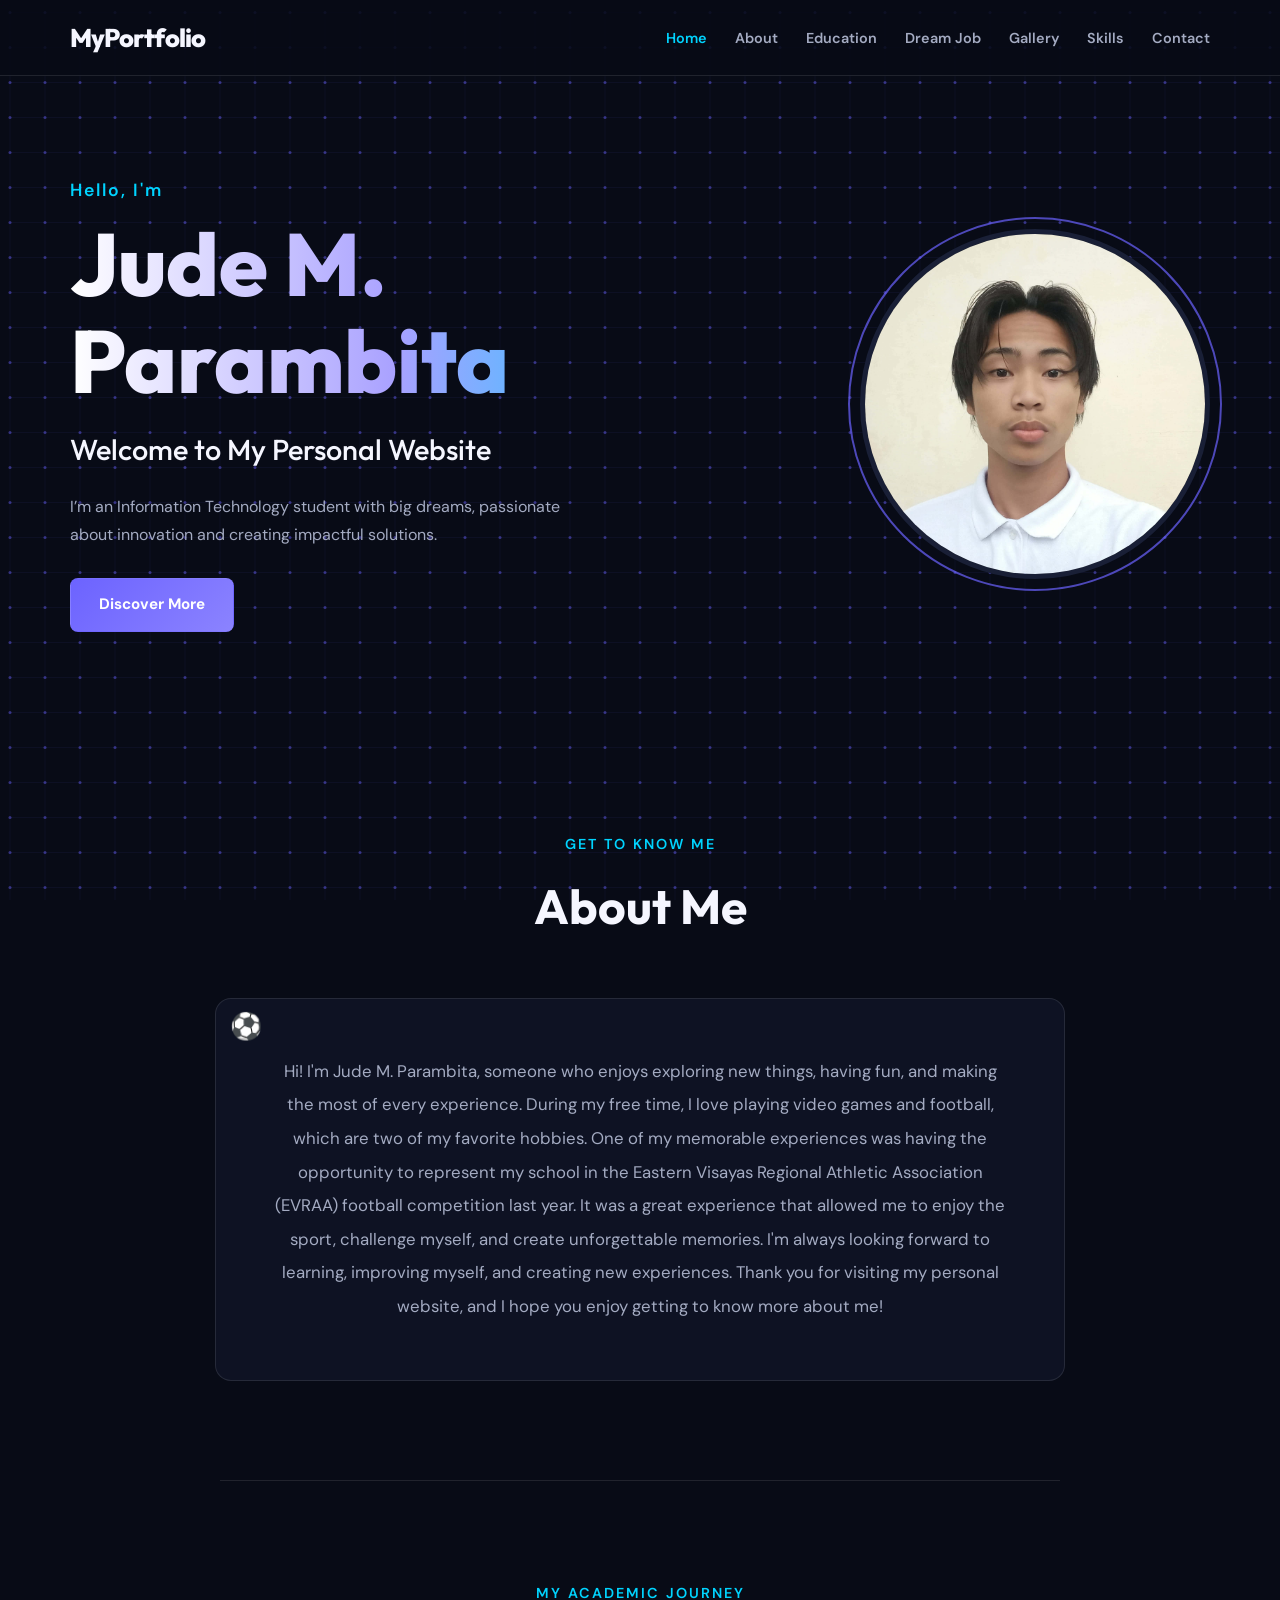
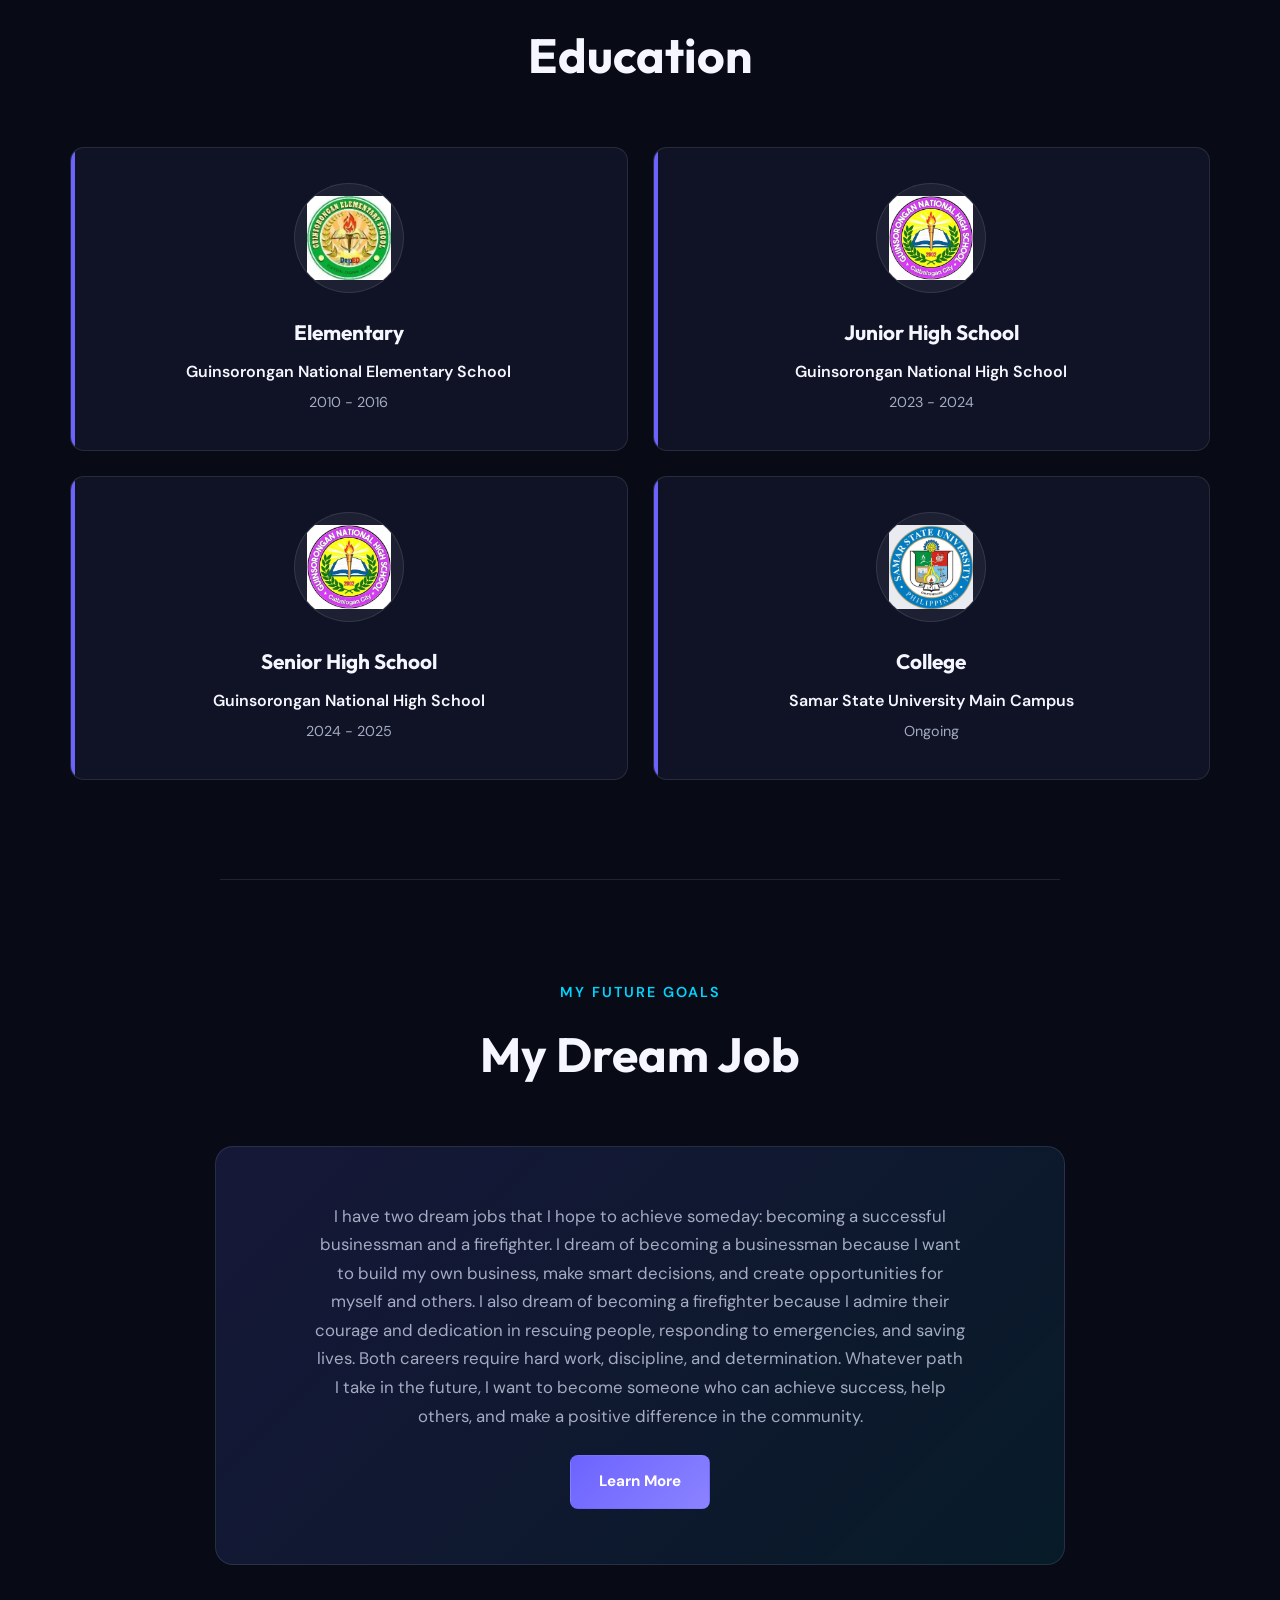
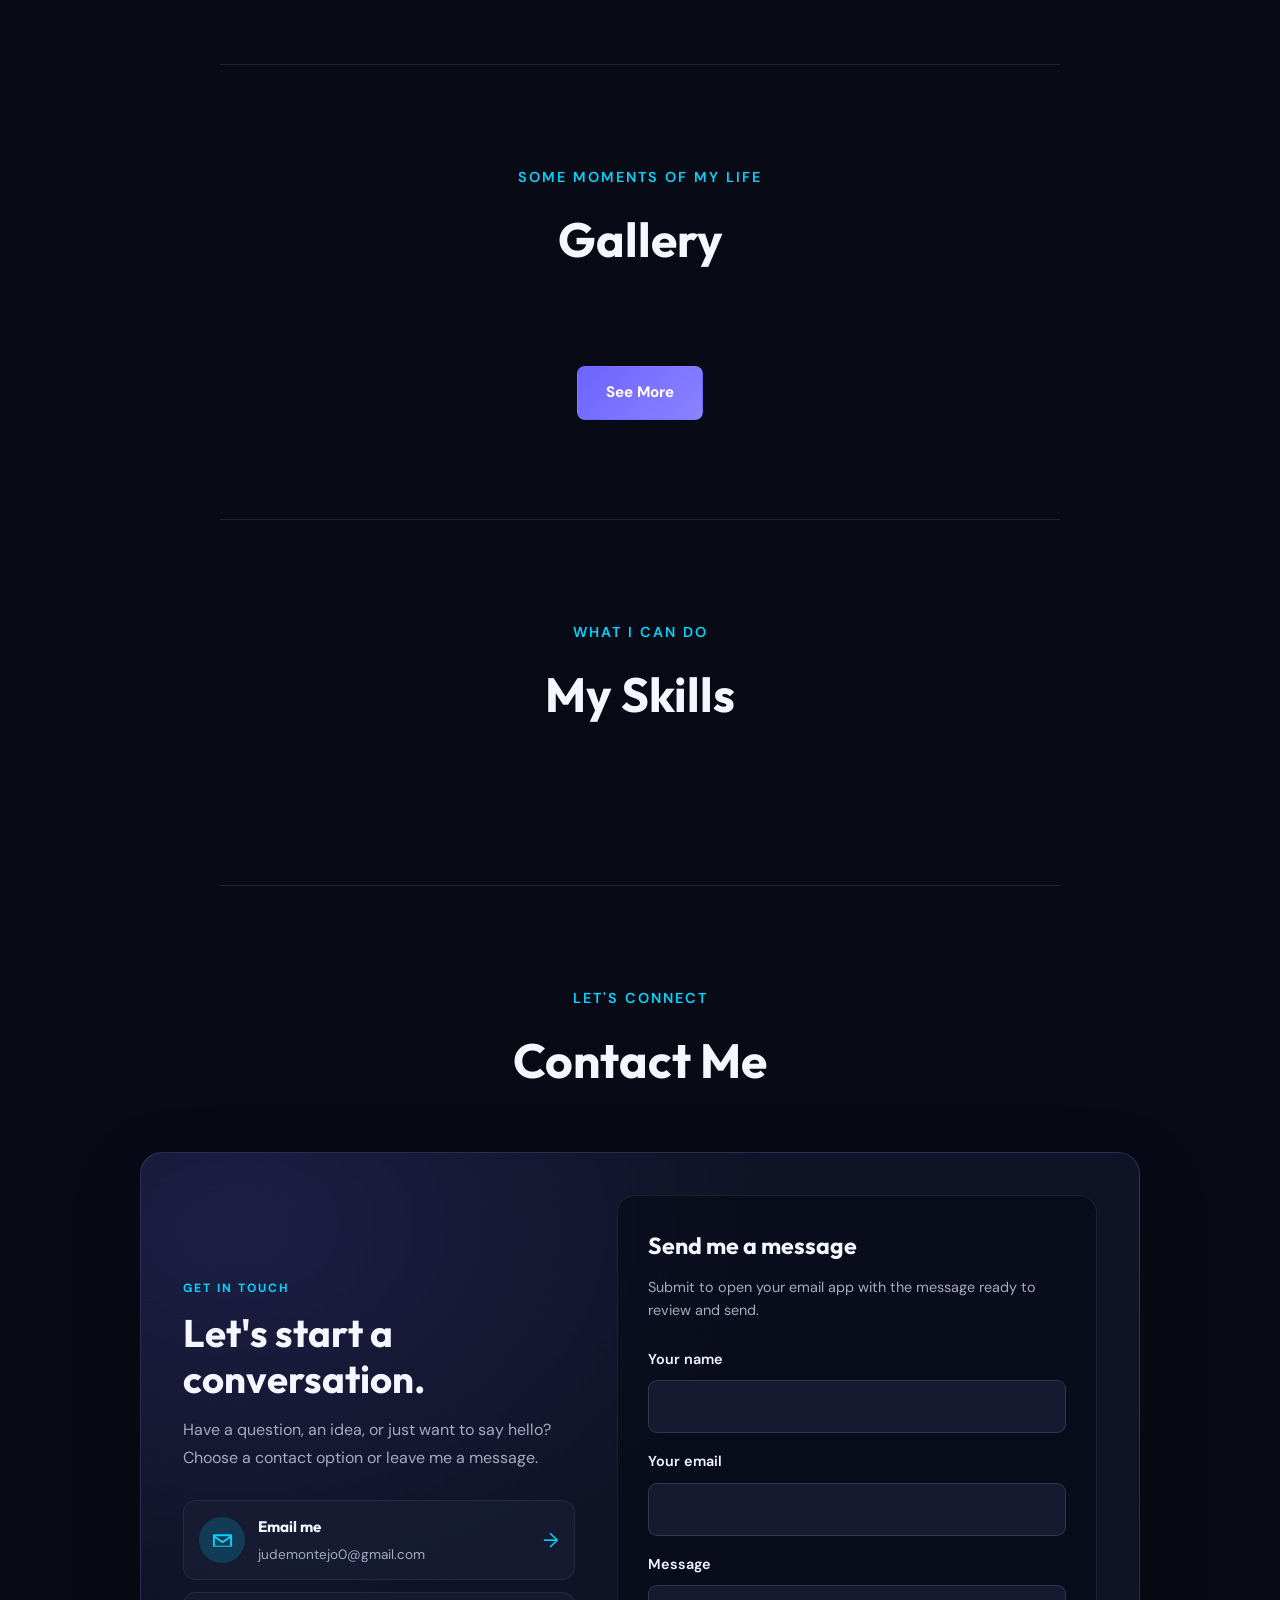
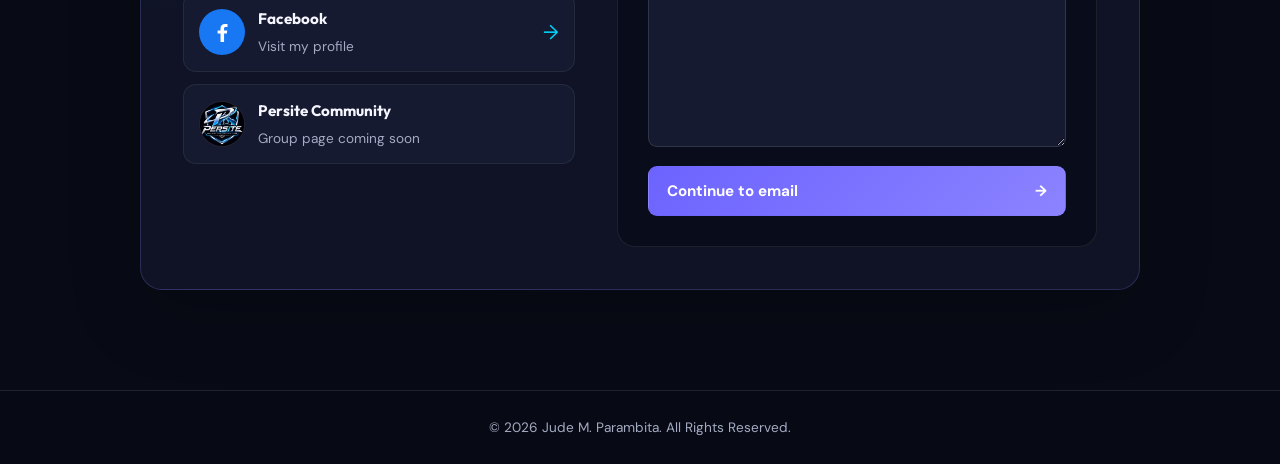
==== index.html @ 6985c6c2 "Save personal website Co-authored-by: Copilot <223556219+Copilot@users.noreply.github.com>" ====
<!DOCTYPE html>
<html lang="en">

<head>
    <meta charset="UTF-8">
    <meta name="viewport" content="width=device-width, initial-scale=1.0">

    <meta name="description" content="Personal website and portfolio.">
    <meta name="author" content="Your Name">

    <title>My Personal Website</title>

    <!-- Website Stylesheets -->
    <link rel="stylesheet" href="assets/css/style.css">
    <link rel="stylesheet" href="assets/css/responsive.css">
    <link rel="stylesheet" href="assets/css/home.css">
</head>

<body>

    <!-- Interactive Background -->
    <canvas id="particles-canvas"></canvas>

    <!-- Navigation Bar -->
    <header class="header">
        <nav class="navbar">

            <a href="#home" class="logo">
                MyPortfolio
            </a>

            <button class="menu-toggle" id="menu-toggle"
                aria-label="Toggle navigation"
                aria-expanded="false">
                ☰
            </button>

            <ul class="nav-links" id="nav-links">
                <li><a href="#home">Home</a></li>
                <li><a href="#about">About</a></li>
                <li><a href="#education">Education</a></li>
                <li><a href="pages/dream-job.html">Dream Job</a></li>
                <li><a href="pages/gallery.html">Gallery</a></li>
                <li><a href="#skills">Skills</a></li>
                <li><a href="#contact">Contact</a></li>
            </ul>

        </nav>
    </header>

    <!-- Main Content -->
    <main>

        <!-- 1. Introduction Section -->
        <section id="home" class="hero section">

            <div class="hero-content reveal">
                <p class="hero-greeting">Hello, I'm</p>

                <h1>Jude M. Parambita</h1>

                <h2>Welcome to My Personal Website</h2>

                <p class="hero-description">
                    I’m an Information Technology student with big dreams, passionate about innovation and creating impactful solutions.
                </p>

                <a href="#about" class="btn">
                    Discover More
                </a>
            </div>

            <div class="hero-image reveal">
                <img src="assets/images/profile/profile.jpeg"
                    alt="Profile picture">
            </div>

        </section>

        <!-- 2. About Me Section -->
        <section id="about" class="about section">

            <div class="section-heading reveal">
                <p>Get to Know Me</p>
                <h2>About Me</h2>
            </div>

            <div class="about-content reveal">
                <span class="about-football" aria-hidden="true">⚽</span>
                <p>
                    Hi! I'm Jude M. Parambita, someone who enjoys exploring new things, having fun, and making the most of every experience. During my free time, I love playing video games and football, which are two of my favorite hobbies.

One of my memorable experiences was having the opportunity to represent my school in the Eastern Visayas Regional Athletic Association (EVRAA) football competition last year. It was a great experience that allowed me to enjoy the sport, challenge myself, and create unforgettable memories.

I'm always looking forward to learning, improving myself, and creating new experiences. Thank you for visiting my personal website, and I hope you enjoy getting to know more about me!
                </p>
            </div>

        </section>


        <!-- 3. Education Section -->
        <section id="education" class="education section">

            <div class="section-heading reveal">
                <p>My Academic Journey</p>
                <h2>Education</h2>
            </div>

            <div class="education-content">

                <!-- Elementary -->
                <div class="education-card reveal">
                    <div class="education-logo">
                        <img
                            src="assets/images/education/elementary.jpg"
                            alt="Elementary school logo"
                            loading="lazy">
                    </div>

                    <h3>Elementary</h3>
                    <p>Guinsorongan National Elementary School</p>
                    <span>2010 - 2016</span>
                </div>

                <!-- Junior High School -->
                <div class="education-card reveal">
                    <div class="education-logo">
                        <img
                            src="assets/images/education/high_school.jpg"
                            alt="Junior high school logo"
                            loading="lazy">
                    </div>

                    <h3>Junior High School</h3>
                    <p>Guinsorongan National High School</p>
                    <span>2023 - 2024</span>
                </div>

                <!-- Senior High School -->
                <div class="education-card reveal">
                    <div class="education-logo">
                        <img
                            src="assets/images/education/high_school.jpg"
                            alt="Senior high school logo"
                            loading="lazy">
                    </div>

                    <h3>Senior High School</h3>
                    <p>Guinsorongan National High School</p>
                    <span>2024 - 2025</span>
                </div>

                <!-- College -->
                <div class="education-card reveal">
                    <div class="education-logo">
                        <img
                            src="assets/images/education/college.jpg"
                            alt="College school logo"
                            loading="lazy">
                    </div>

                    <h3>College</h3>
                    <p>Samar State University Main Campus</p>
                    <span>Ongoing</span>
                </div>

            </div>

        </section>


        <!-- 4. Dream Job Preview -->
        <section id="dream-job-preview" class="dream-job-preview section">

            <div class="section-heading reveal">
                <p>My Future Goals</p>
                <h2>My Dream Job</h2>
            </div>

            <div class="dream-job-content reveal">
                <p>
                    I have two dream jobs that I hope to achieve someday: becoming a successful businessman and a firefighter. I dream of becoming a businessman because I want to build my own business, make smart decisions, and create opportunities for myself and others. I also dream of becoming a firefighter because I admire their courage and dedication in rescuing people, responding to emergencies, and saving lives. Both careers require hard work, discipline, and determination. Whatever path I take in the future, I want to become someone who can achieve success, help others, and make a positive difference in the community.
                </p>

                <a href="pages/dream-job.html" class="btn">
                    Learn More
                </a>
            </div>

        </section>

        <!-- 5. Gallery Preview -->
        <section id="gallery-preview" class="gallery-preview section">

            <div class="section-heading reveal">
                <p>Some Moments of My Life</p>
                <h2>Gallery</h2>
            </div>

            <div class="gallery-preview-content reveal">
                <!-- Selected gallery images will go here -->
            </div>

            <div class="gallery-preview-button reveal">
                <a href="pages/gallery.html" class="btn">
                    See More
                </a>
            </div>

        </section>

        <!-- 6. Skills Section -->
        <section id="skills" class="skills section">

            <div class="section-heading reveal">
                <p>What I Can Do</p>
                <h2>My Skills</h2>
            </div>

            <div class="skills-content reveal">
                <!-- Technical and personal skills will go here -->
            </div>

        </section>

        <!-- 7. Contact Section -->
        <section id="contact" class="contact section">

            <div class="section-heading reveal">
                <p>Let's Connect</p>
                <h2>Contact Me</h2>
            </div>

            <div class="contact-content reveal">

                <div class="contact-intro">
                    <span class="contact-eyebrow">GET IN TOUCH</span>
                    <h3>Let's start a conversation.</h3>
                    <p>
                        Have a question, an idea, or just want to say hello?
                        Choose a contact option or leave me a message.
                    </p>

                    <div class="contact-details">
                        <a
                            class="contact-item"
                            href="mailto:judemontejo0@gmail.com"
                            aria-label="Send an email to Jude"
                        >
                            <span class="contact-icon email-icon" aria-hidden="true">
                                <svg viewBox="0 0 24 24" focusable="false">
                                    <path d="M3 5.5h18a1 1 0 0 1 1 1v11a1 1 0 0 1-1 1H3a1 1 0 0 1-1-1v-11a1 1 0 0 1 1-1zm9 7.1 7.3-5.1H4.7l7.3 5.1zm-8 4.9h16V9.3l-7.4 5.2a1 1 0 0 1-1.2 0L4 9.3v8.2z"/>
                                </svg>
                            </span>
                            <span class="contact-item-text">
                                <strong>Email me</strong>
                                <span>judemontejo0@gmail.com</span>
                            </span>
                            <span class="contact-arrow" aria-hidden="true">&rarr;</span>
                        </a>

                        <a
                            class="contact-item"
                            href="https://www.facebook.com/share/1D561mVatN/"
                            target="_blank"
                            rel="noopener noreferrer"
                            aria-label="Visit my Facebook profile (opens in a new tab)"
                        >
                            <span class="contact-icon facebook-icon" aria-hidden="true">
                                <svg viewBox="0 0 24 24" focusable="false">
                                    <path d="M13.5 21v-8h2.7l.4-3h-3.1V8.1c0-.9.3-1.5 1.6-1.5h1.7V3.9c-.3 0-1.3-.1-2.5-.1-2.5 0-4.2 1.5-4.2 4.3V10H7.3v3h2.8v8h3.4z"/>
                                </svg>
                            </span>
                            <span class="contact-item-text">
                                <strong>Facebook</strong>
                                <span>Visit my profile</span>
                            </span>
                            <span class="contact-arrow" aria-hidden="true">&rarr;</span>
                        </a>

                        <div class="contact-item contact-item-upcoming">
                            <span class="contact-icon persite-icon">
                                <img
                                    src="assets/images/profile/persite-logo.png"
                                    alt=""
                                >
                            </span>
                            <span class="contact-item-text">
                                <strong>Persite Community</strong>
                                <span>Group page coming soon</span>
                            </span>
                        </div>
                    </div>
                </div>

                <form class="contact-form" id="contact-form">
                    <h3>Send me a message</h3>
                    <p class="contact-form-note">
                        Submit to open your email app with the message ready
                        to review and send.
                    </p>

                    <label for="contact-name">Your name</label>
                    <input
                        id="contact-name"
                        name="name"
                        type="text"
                        autocomplete="name"
                        required
                    >

                    <label for="contact-email">Your email</label>
                    <input
                        id="contact-email"
                        name="email"
                        type="email"
                        autocomplete="email"
                        required
                    >

                    <label for="contact-message">Message</label>
                    <textarea
                        id="contact-message"
                        name="message"
                        rows="5"
                        required
                    ></textarea>

                    <button class="btn contact-submit" type="submit">
                        <span>Continue to email</span>
                        <span aria-hidden="true">&rarr;</span>
                    </button>
                </form>

            </div>

        </section>

    </main>

    <!-- Footer -->
    <footer class="footer">
        <p id="footer-year">
            &copy; Jude M. Parambita. All Rights Reserved.
        </p>
    </footer>

    <!-- Website JavaScript -->
    <script src="assets/js/navigation.js" defer></script>
    <script src="assets/js/animations.js" defer></script>
    <script src="assets/js/particles.js" defer></script>
    <script src="assets/js/main.js" defer></script>

</body>
</html>
---- assets/css/style.css ----
/* =========================================
   1. GOOGLE FONTS
========================================= */

@import url('https://fonts.googleapis.com/css2?family=DM+Sans:wght@400;500;600;700&family=Outfit:wght@400;500;600;700;800&display=swap');


/* =========================================
   2. ROOT VARIABLES
========================================= */

:root {
    --primary-color: #6c63ff;
    --secondary-color: #8b83ff;
    --accent-color: #00d4ff;

    --background-color: #080b16;
    --surface-color: #111629;
    --surface-light: #191f36;

    --text-color: #f5f6ff;
    --text-muted: #a4abc2;

    --border-color: rgba(255, 255, 255, 0.1);

    --font-heading: 'Outfit', sans-serif;
    --font-body: 'DM Sans', sans-serif;

    --transition: all 0.3s ease;

    --container-width: 1200px;
}


/* =========================================
   3. GLOBAL RESET
========================================= */

* {
    margin: 0;
    padding: 0;
    box-sizing: border-box;
}

html {
    scroll-behavior: smooth;
    scroll-padding-top: 90px;
}

body {
    min-height: 100vh;
    font-family: var(--font-body);
    background: var(--background-color);
    color: var(--text-color);
    line-height: 1.7;
    overflow-x: hidden;
}

body,
button,
input,
textarea {
    font-family: var(--font-body);
}

a {
    color: inherit;
    text-decoration: none;
}

ul {
    list-style: none;
}

img {
    display: block;
    max-width: 100%;
}

button {
    cursor: pointer;
    border: none;
}


/* =========================================
   4. PARTICLE BACKGROUND
========================================= */

#particles-canvas {
    position: fixed;
    inset: 0;
    width: 100%;
    height: 100%;
    z-index: 0;
    pointer-events: none;
}

/* Keep website content above particles */

.header,
main,
.footer {
    position: relative;
    z-index: 1;
}


/* =========================================
   5. CONTAINER AND SECTIONS
========================================= */

.section {
    width: 100%;
    max-width: var(--container-width);
    margin: 0 auto;
    padding: 100px 30px;
}

.section-heading {
    text-align: center;
    margin-bottom: 50px;
}

.section-heading p {
    color: var(--accent-color);
    font-size: 0.9rem;
    font-weight: 600;
    letter-spacing: 2px;
    text-transform: uppercase;
    margin-bottom: 10px;
}

.section-heading h2 {
    font-family: var(--font-heading);
    font-size: clamp(2rem, 4vw, 3rem);
    font-weight: 700;
}


/* =========================================
   6. NAVIGATION BAR
========================================= */

.header {
    position: sticky;
    top: 0;
    width: 100%;
    background: rgba(8, 11, 22, 0.85);
    backdrop-filter: blur(15px);
    -webkit-backdrop-filter: blur(15px);
    border-bottom: 1px solid var(--border-color);
    z-index: 1000;
}

.navbar {
    max-width: var(--container-width);
    min-height: 75px;
    padding: 0 30px;
    margin: 0 auto;

    display: flex;
    justify-content: space-between;
    align-items: center;
}

.logo {
    font-family: var(--font-heading);
    font-size: 1.6rem;
    font-weight: 800;
    color: var(--text-color);
    letter-spacing: -1px;
    transition: var(--transition);
}

.logo:hover {
    color: var(--accent-color);
}

.nav-links {
    display: flex;
    align-items: center;
    gap: 28px;
}

.nav-links a {
    color: var(--text-muted);
    font-size: 0.9rem;
    font-weight: 600;
    transition: var(--transition);
}

.nav-links a:hover,
.nav-links a.active {
    color: var(--accent-color);
}

.menu-toggle {
    display: none;
    background: transparent;
    color: var(--text-color);
    font-size: 1.8rem;
}


/* =========================================
   7. BUTTONS
========================================= */

.btn {
    display: inline-flex;
    justify-content: center;
    align-items: center;

    padding: 13px 28px;
    border-radius: 8px;

    background: linear-gradient(
        135deg,
        var(--primary-color),
        var(--secondary-color)
    );

    color: white;
    font-weight: 700;
    font-size: 0.95rem;

    border: 1px solid transparent;
    transition: var(--transition);
}

.btn:hover {
    transform: translateY(-4px);
    box-shadow: 0 8px 25px rgba(108, 99, 255, 0.3);
}


/* =========================================
   8. SHARED CARDS
========================================= */

.education-card,
.skills-card,
.gallery-card {
    background: rgba(17, 22, 41, 0.85);
    border: 1px solid var(--border-color);
    border-radius: 14px;
    transition: var(--transition);
}

.education-card:hover,
.skills-card:hover,
.gallery-card:hover {
    transform: translateY(-6px);
    border-color: var(--primary-color);
}


/* =========================================
   9. FOOTER
========================================= */

.footer {
    padding: 25px 20px;
    text-align: center;
    border-top: 1px solid var(--border-color);
    background: rgba(8, 11, 22, 0.9);
}

.footer p {
    color: var(--text-muted);
    font-size: 0.85rem;
}


/* =========================================
   10. TEXT SELECTION
========================================= */

::selection {
    background: var(--primary-color);
    color: white;
}


/* =========================================
   11. SCROLLBAR
========================================= */

::-webkit-scrollbar {
    width: 8px;
}

::-webkit-scrollbar-track {
    background: var(--background-color);
}

::-webkit-scrollbar-thumb {
    background: var(--primary-color);
    border-radius: 10px;
}

::-webkit-scrollbar-thumb:hover {
    background: var(--secondary-color);
}


/* =========================================
   12. SCROLL REVEAL ANIMATIONS
========================================= */

.reveal {
    opacity: 0;
    transform: translateY(35px);

    transition:
        opacity 0.8s ease,
        transform 0.8s cubic-bezier(0.22, 1, 0.36, 1);

    transition-delay: var(--reveal-delay, 0ms);
    will-change: opacity, transform;
}

.reveal.show {
    opacity: 1;
    transform: translateY(0);
    will-change: auto;
}


/* =========================================
   13. SMOOTH CARD HOVER EFFECTS
========================================= */

.education-card,
.skills-card,
.reason-card,
.gallery-item,
.dream-skill-card {
    transition:
        transform 0.35s ease,
        border-color 0.35s ease,
        box-shadow 0.35s ease;
}


/* =========================================
   14. IMAGE ERROR HANDLING
========================================= */

img.image-error {
    opacity: 0.35;
    background: var(--surface-light);
    object-fit: contain;
}


/* =========================================
   15. PAGE FADE-IN ANIMATION
========================================= */

body {
    opacity: 1;
}

body.page-loaded {
    animation: pageFadeIn 0.7s ease both;
}

@keyframes pageFadeIn {
    from {
        opacity: 0;
    }

    to {
        opacity: 1;
    }
}


/* =========================================
   16. ACCESSIBILITY - KEYBOARD FOCUS
========================================= */

a:focus-visible,
button:focus-visible {
    outline: 2px solid var(--accent-color);
    outline-offset: 4px;
}


/* =========================================
   17. REDUCED MOTION SUPPORT
========================================= */

@media (prefers-reduced-motion: reduce) {
    *,
    *::before,
    *::after {
        animation-duration: 0.01ms !important;
        animation-iteration-count: 1 !important;
        transition-duration: 0.01ms !important;
        scroll-behavior: auto !important;
    }

    .reveal {
        opacity: 1 !important;
        transform: none !important;
    }
}
---- assets/css/responsive.css ----
/* =========================================
   1. TABLET RESPONSIVENESS
   Screens up to 1024px
========================================= */

@media screen and (max-width: 1024px) {

    :root {
        --container-width: 900px;
    }

    .section {
        padding: 80px 25px;
    }

    /* Hero Section */

    .hero {
        gap: 40px;
    }

    .hero-image {
        flex: 0 0 290px;
        width: 290px;
        height: 290px;
    }

    .hero-content h1 {
        font-size: clamp(2.8rem, 6vw, 4.5rem);
    }

    /* Navigation */

    .nav-links {
        gap: 18px;
    }

    .nav-links a {
        font-size: 0.85rem;
    }

}


/* =========================================
   2. MOBILE NAVIGATION
   Screens up to 768px
========================================= */

@media screen and (max-width: 768px) {

    /* Navigation Bar */

    .navbar {
        min-height: 70px;
        padding: 0 20px;
    }

    .menu-toggle {
        display: block;
    }

    .nav-links {
        position: absolute;
        top: 70px;
        left: 0;

        width: 100%;
        padding: 20px;

        display: none;
        flex-direction: column;
        align-items: center;
        gap: 20px;

        background: rgba(8, 11, 22, 0.98);
        border-bottom: 1px solid var(--border-color);
    }

    .nav-links.active {
        display: flex;
    }

    .nav-links a {
        font-size: 1rem;
    }


    /* Hero Section */

    .hero {
        min-height: auto;
        flex-direction: column-reverse;
        text-align: center;
        gap: 40px;
        padding-top: 70px;
        padding-bottom: 70px;
    }

    .hero-content {
        max-width: 100%;
    }

    .hero-description {
        margin-left: auto;
        margin-right: auto;
    }

    .hero-image {
        flex: none;
        width: 250px;
        height: 250px;
    }


    /* About Section */

    .about-content {
        padding: 50px 42px;
    }


    /* Education Section */

    .education-content {
        grid-template-columns: 1fr;
    }


    /* Gallery Preview */

    .gallery-preview-content {
        grid-template-columns: repeat(2, 1fr);
    }


    /* Skills Section */

    .skills-content {
        grid-template-columns: repeat(2, 1fr);
    }


    /* Contact Section */

    .contact-content {
        grid-template-columns: 1fr;
        gap: 30px;
        padding: 28px;
    }

}


/* =========================================
   3. SMALL MOBILE DEVICES
   Screens up to 480px
========================================= */

@media screen and (max-width: 480px) {

    .section {
        padding: 65px 18px;
    }

    .section-heading {
        margin-bottom: 35px;
    }

    .section-heading h2 {
        font-size: 2rem;
    }

    /* Hero Section */

    .hero-image {
        width: 210px;
        height: 210px;
    }

    .hero-content h1 {
        font-size: 2.7rem;
    }

    .hero-content h2 {
        font-size: 1.2rem;
    }

    .hero-description {
        font-size: 0.9rem;
    }


    /* About Section */

    .about-content {
        padding: 46px 32px;
    }

    .about-content p {
        font-size: 0.95rem;
    }


    /* Gallery Preview */

    .gallery-preview-content {
        grid-template-columns: 1fr;
    }

    .gallery-preview-content img {
        height: 230px;
    }


    /* Skills Section */

    .skills-content {
        grid-template-columns: 1fr;
    }


    /* Dream Job Section */

    .dream-job-content {
        padding: 35px 20px;
    }


    /* Contact Section */

    .contact-content {
        padding: 20px;
    }

    .contact-form {
        padding: 22px 18px;
    }

    .contact-item {
        min-height: 74px;
        padding: 14px;
    }


    /* Footer */

    .footer p {
        font-size: 0.75rem;
    }

}


/* =========================================
   4. ACCESSIBILITY
========================================= */

@media (prefers-reduced-motion: reduce) {

    html {
        scroll-behavior: auto;
    }

    *,
    *::before,
    *::after {
        animation-duration: 0.01ms !important;
        animation-iteration-count: 1 !important;
        transition-duration: 0.01ms !important;
    }

}
---- assets/css/home.css ----
/* =========================================
   1. HERO / INTRODUCTION SECTION
========================================= */

.hero {
    min-height: 650px;
    display: flex;
    align-items: center;
    justify-content: space-between;
    gap: 60px;
    padding-top: 100px;
    padding-bottom: 100px;
}

.hero-content {
    flex: 1;
    max-width: 650px;
}

.hero-greeting {
    color: var(--accent-color);
    font-size: 1.1rem;
    font-weight: 600;
    letter-spacing: 2px;
    margin-bottom: 10px;
}

.hero-content h1 {
    font-family: var(--font-heading);
    font-size: clamp(3rem, 7vw, 5.5rem);
    font-weight: 800;
    line-height: 1.1;
    margin-bottom: 15px;

    background: linear-gradient(
        90deg,
        #ffffff,
        #a9a1ff,
        #00d4ff
    );

    -webkit-background-clip: text;
    background-clip: text;
    color: transparent;
}

.hero-content h2 {
    font-family: var(--font-heading);
    font-size: clamp(1.2rem, 3vw, 1.8rem);
    font-weight: 500;
    color: var(--text-color);
    margin-bottom: 20px;
}

.hero-description {
    max-width: 520px;
    color: var(--text-muted);
    font-size: 1rem;
    margin-bottom: 30px;
}

.hero-image {
    flex: 0 0 350px;
    width: 350px;
    height: 350px;
    position: relative;
}

.hero-image::before {
    content: "";
    position: absolute;
    inset: -12px;
    border: 2px solid var(--primary-color);
    border-radius: 50%;
    opacity: 0.7;
}

.hero-image img {
    width: 100%;
    height: 100%;
    object-fit: cover;
    border-radius: 50%;
    border: 5px solid var(--surface-light);
    position: relative;
    z-index: 1;
}


/* =========================================
   2. ABOUT ME SECTION
========================================= */

.about {
    text-align: center;
}

.about-content {
    max-width: 850px;
    margin: 0 auto;
    position: relative;
    padding: 56px;
    background: rgba(17, 22, 41, 0.75);
    border: 1px solid var(--border-color);
    border-radius: 16px;
}

.about-football {
    position: absolute;
    top: 14px;
    left: 14px;
    z-index: 1;
    font-size: 26px;
    line-height: 1;
    pointer-events: none;
    animation:
        about-football-route 16s linear infinite,
        about-football-roll 1.5s linear infinite;
}

@keyframes about-football-route {
    0%,
    100% {
        top: 14px;
        left: 14px;
    }

    25% {
        top: 14px;
        left: calc(100% - 42px);
    }

    50% {
        top: calc(100% - 42px);
        left: calc(100% - 42px);
    }

    75% {
        top: calc(100% - 42px);
        left: 14px;
    }
}

@keyframes about-football-roll {
    to {
        transform: rotate(360deg);
    }
}

.about-content p {
    color: var(--text-muted);
    font-size: 1.05rem;
    line-height: 2;
}


/* =========================================
   3. EDUCATION SECTION
========================================= */

.education-content {
    display: grid;
    grid-template-columns: repeat(2, 1fr);
    gap: 25px;
}

.education-card {
    padding: 30px;
    position: relative;
    overflow: hidden;
}

.education-card::before {
    content: "";
    position: absolute;
    top: 0;
    left: 0;
    width: 4px;
    height: 100%;
    background: var(--primary-color);
}

.education-card h3 {
    font-family: var(--font-heading);
    font-size: 1.3rem;
    margin-bottom: 10px;
}

.education-card p {
    color: var(--accent-color);
    font-weight: 600;
    margin-bottom: 5px;
}

.education-card span {
    color: var(--text-muted);
    font-size: 0.9rem;
}


/* =========================================
   4. DREAM JOB PREVIEW
========================================= */

.dream-job-content {
    max-width: 850px;
    margin: 0 auto;
    padding: 55px 35px;
    text-align: center;

    background: linear-gradient(
        135deg,
        rgba(108, 99, 255, 0.15),
        rgba(0, 212, 255, 0.08)
    );

    border: 1px solid var(--border-color);
    border-radius: 18px;
}

.dream-job-content p {
    max-width: 650px;
    margin: 0 auto 25px;
    color: var(--text-muted);
    font-size: 1.05rem;
}


/* =========================================
   5. GALLERY PREVIEW
========================================= */

.gallery-preview {
    text-align: center;
}

.gallery-preview-content {
    display: grid;
    grid-template-columns: repeat(3, 1fr);
    gap: 20px;
    margin-bottom: 35px;
}

.gallery-preview-content:empty {
    display: none;
}

.gallery-preview-content img {
    width: 100%;
    height: 250px;
    object-fit: cover;
    border-radius: 12px;
    transition: var(--transition);
}

.gallery-preview-content img:hover {
    transform: scale(1.03);
}


/* =========================================
   6. SKILLS SECTION
========================================= */

.skills-content {
    display: grid;
    grid-template-columns: repeat(3, 1fr);
    gap: 20px;
}

.skills-card {
    padding: 25px;
    text-align: center;
}

.skills-card h3 {
    font-family: var(--font-heading);
    margin-bottom: 10px;
}

.skills-card p {
    color: var(--text-muted);
    font-size: 0.9rem;
}


/* =========================================
   7. CONTACT SECTION
========================================= */

.contact-content {
    max-width: 1000px;
    margin: 0 auto;
    display: grid;
    grid-template-columns: minmax(0, 0.9fr) minmax(0, 1.1fr);
    align-items: stretch;
    gap: 42px;
    padding: 42px;
    position: relative;
    overflow: hidden;
    text-align: left;
    background:
        radial-gradient(ellipse at 10% 10%, rgba(108, 99, 255, 0.14), transparent 42%),
        rgba(17, 22, 41, 0.85);
    border: 1px solid rgba(139, 131, 255, 0.22);
    border-radius: 22px;
    box-shadow: 0 24px 70px rgba(0, 0, 0, 0.24);
}

.contact-intro {
    display: flex;
    flex-direction: column;
    justify-content: center;
}

.contact-eyebrow {
    margin-bottom: 12px;
    color: var(--accent-color);
    font-size: 0.75rem;
    font-weight: 700;
    letter-spacing: 2px;
}

.contact-intro h3 {
    max-width: 360px;
    margin-bottom: 14px;
    font-family: var(--font-heading);
    font-size: clamp(1.8rem, 3vw, 2.45rem);
    line-height: 1.2;
}

.contact-intro > p {
    max-width: 390px;
    margin-bottom: 28px;
    color: var(--text-muted);
    line-height: 1.75;
}

.contact-details {
    display: flex;
    flex-direction: column;
    gap: 12px;
}

.contact-item {
    min-width: 0;
    min-height: 74px;
    display: flex;
    align-items: center;
    gap: 13px;
    padding: 13px 15px;
    color: var(--text-color);
    background: rgba(25, 31, 54, 0.7);
    border: 1px solid rgba(255, 255, 255, 0.07);
    border-radius: 13px;
    text-align: left;
}

a.contact-item {
    transition:
        transform 0.25s ease,
        border-color 0.25s ease,
        background-color 0.25s ease;
}

a.contact-item:hover,
a.contact-item:focus-visible {
    transform: translateX(4px);
    border-color: var(--accent-color);
    background: rgba(25, 31, 54, 0.98);
}

a.contact-item:focus-visible {
    outline: 2px solid var(--accent-color);
    outline-offset: 3px;
}

.contact-icon {
    width: 46px;
    height: 46px;
    flex: 0 0 46px;
    display: grid;
    place-items: center;
    overflow: hidden;
    border-radius: 50%;
    background: rgba(0, 212, 255, 0.12);
    color: var(--accent-color);
}

.facebook-icon {
    background: #1877f2;
}

.email-icon {
    background: rgba(0, 212, 255, 0.18);
}

.email-icon svg {
    width: 23px;
    height: 23px;
    fill: var(--accent-color);
}

.facebook-icon svg {
    width: 25px;
    height: 25px;
    fill: #fff;
}

.persite-icon {
    background: #080b16;
    border: 1px solid var(--border-color);
}

.persite-icon img {
    width: 100%;
    height: 100%;
    object-fit: cover;
}

.contact-item-text {
    min-width: 0;
    display: flex;
    flex: 1;
    flex-direction: column;
    gap: 3px;
    overflow-wrap: anywhere;
}

.contact-item-text strong {
    font-family: var(--font-heading);
    font-size: 0.95rem;
}

.contact-item-text > span {
    color: var(--text-muted);
    font-size: 0.85rem;
}

.contact-arrow {
    color: var(--accent-color);
    font-size: 1.25rem;
}

.contact-item-upcoming {
    cursor: default;
}

.contact-form {
    display: grid;
    align-content: center;
    gap: 9px;
    padding: 30px;
    text-align: left;
    background: rgba(8, 11, 22, 0.62);
    border: 1px solid rgba(255, 255, 255, 0.08);
    border-radius: 18px;
}

.contact-form h3 {
    margin-bottom: 2px;
    font-family: var(--font-heading);
    font-size: 1.45rem;
}

.contact-form-note {
    margin-bottom: 8px;
    color: var(--text-muted);
    font-size: 0.9rem;
    line-height: 1.6;
}

.contact-form label {
    margin-top: 7px;
    color: var(--text-color);
    font-size: 0.9rem;
    font-weight: 600;
}

.contact-form input,
.contact-form textarea {
    width: 100%;
    padding: 12px 14px;
    border: 1px solid rgba(255, 255, 255, 0.12);
    border-radius: 9px;
    background: rgba(25, 31, 54, 0.8);
    color: var(--text-color);
    font: inherit;
    transition: border-color 0.2s ease, background-color 0.2s ease;
}

.contact-form input:hover,
.contact-form textarea:hover {
    border-color: rgba(0, 212, 255, 0.45);
}

.contact-form textarea {
    min-height: 130px;
    resize: vertical;
}

.contact-form input:focus-visible,
.contact-form textarea:focus-visible {
    outline: 2px solid var(--accent-color);
    outline-offset: 2px;
}

.contact-submit {
    width: 100%;
    display: flex;
    justify-content: space-between;
    margin-top: 10px;
    padding: 14px 18px;
    border-radius: 9px;
}


/* =========================================
   8. SECTION SEPARATORS
========================================= */

.about,
.education,
.dream-job-preview,
.gallery-preview,
.skills,
.contact {
    position: relative;
}

.about::after,
.education::after,
.dream-job-preview::after,
.gallery-preview::after,
.skills::after {
    content: "";
    position: absolute;
    bottom: 0;
    left: 15%;
    width: 70%;
    height: 1px;
    background: var(--border-color);
}


/* =========================================
   EDUCATION SCHOOL LOGOS
========================================= */

.education-card {
    display: flex;
    flex-direction: column;
    align-items: center;
    text-align: center;
    padding: 35px 25px;
}

.education-logo {
    width: 110px;
    height: 110px;
    margin-bottom: 22px;

    display: flex;
    justify-content: center;
    align-items: center;

    background: rgba(255, 255, 255, 0.06);
    border: 1px solid var(--border-color);
    border-radius: 50%;

    overflow: hidden;
}

.education-logo img {
    width: 100%;
    height: 100%;
    padding: 12px;
    object-fit: contain;
}

.education-card h3 {
    margin-bottom: 8px;
}

.education-card p {
    color: var(--text-color);
    margin-bottom: 5px;
}

.education-card span {
    color: var(--text-muted);
    font-size: 0.9rem;
}
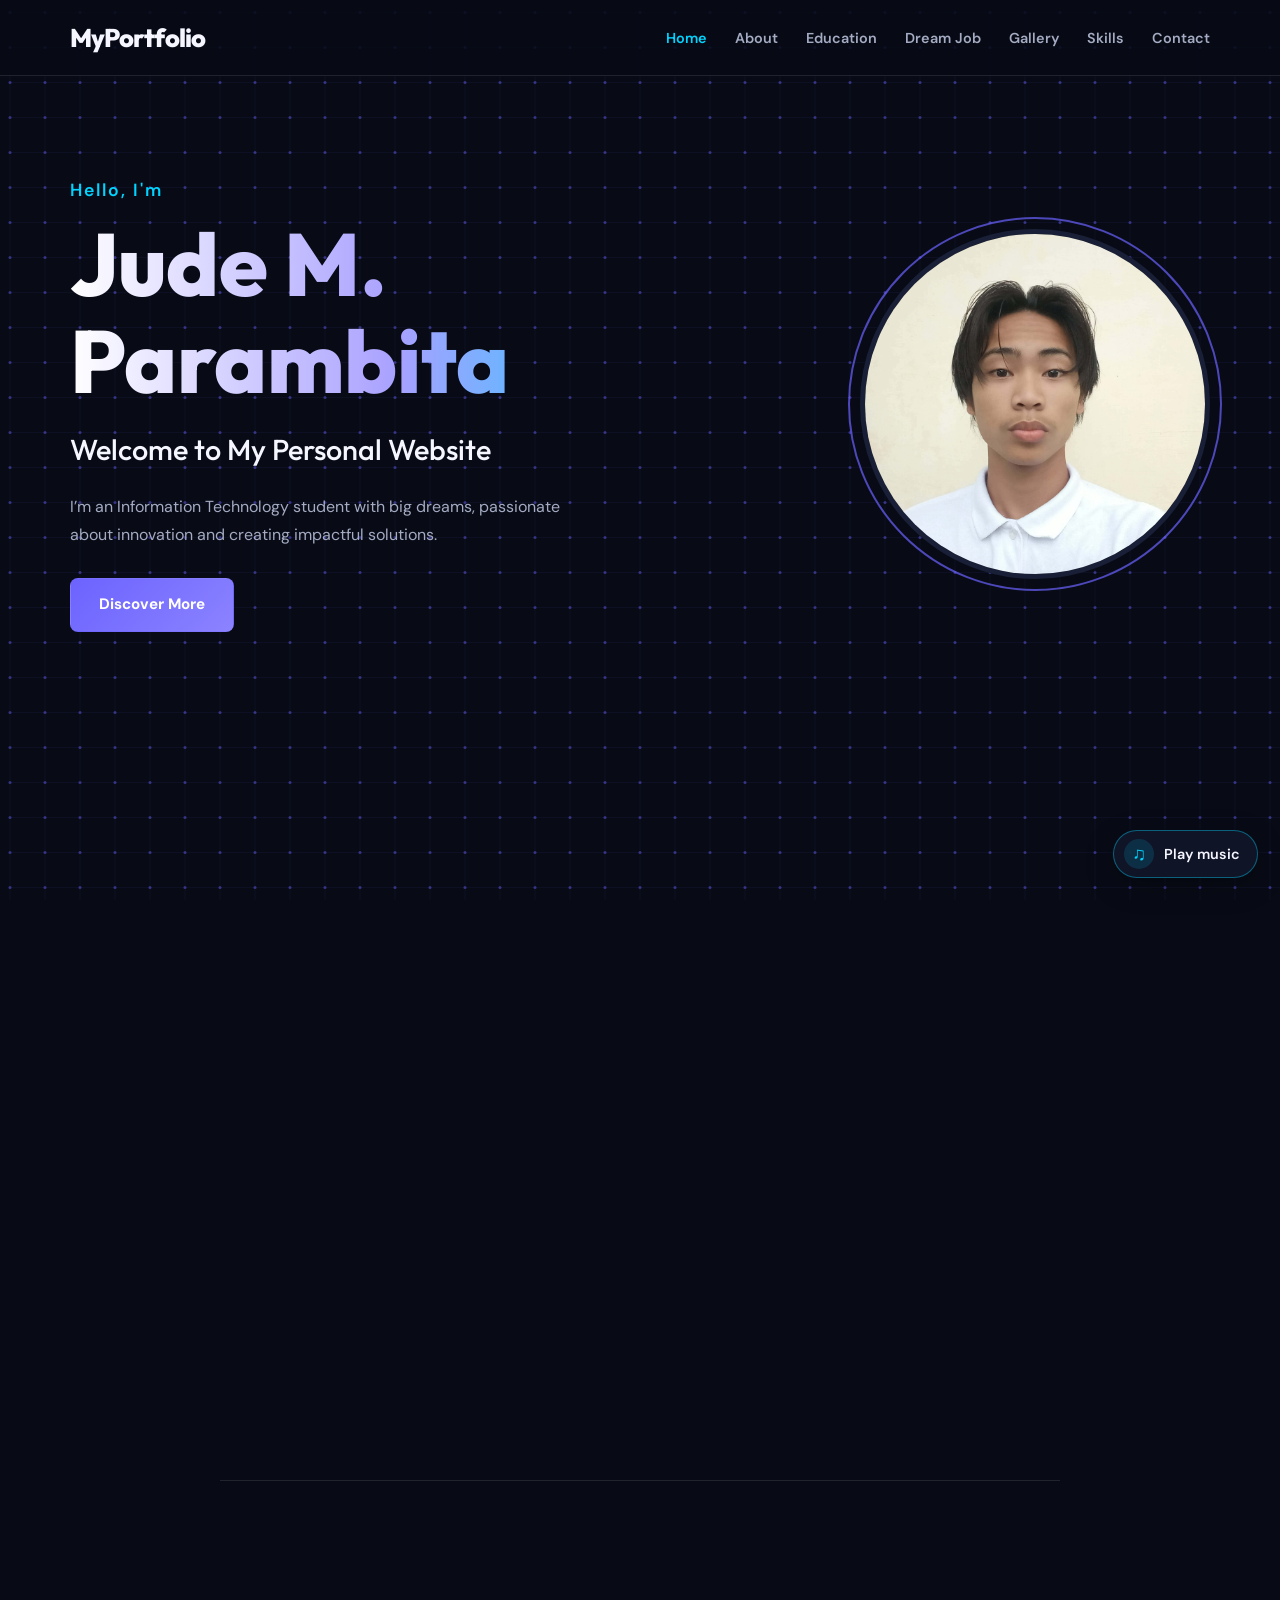
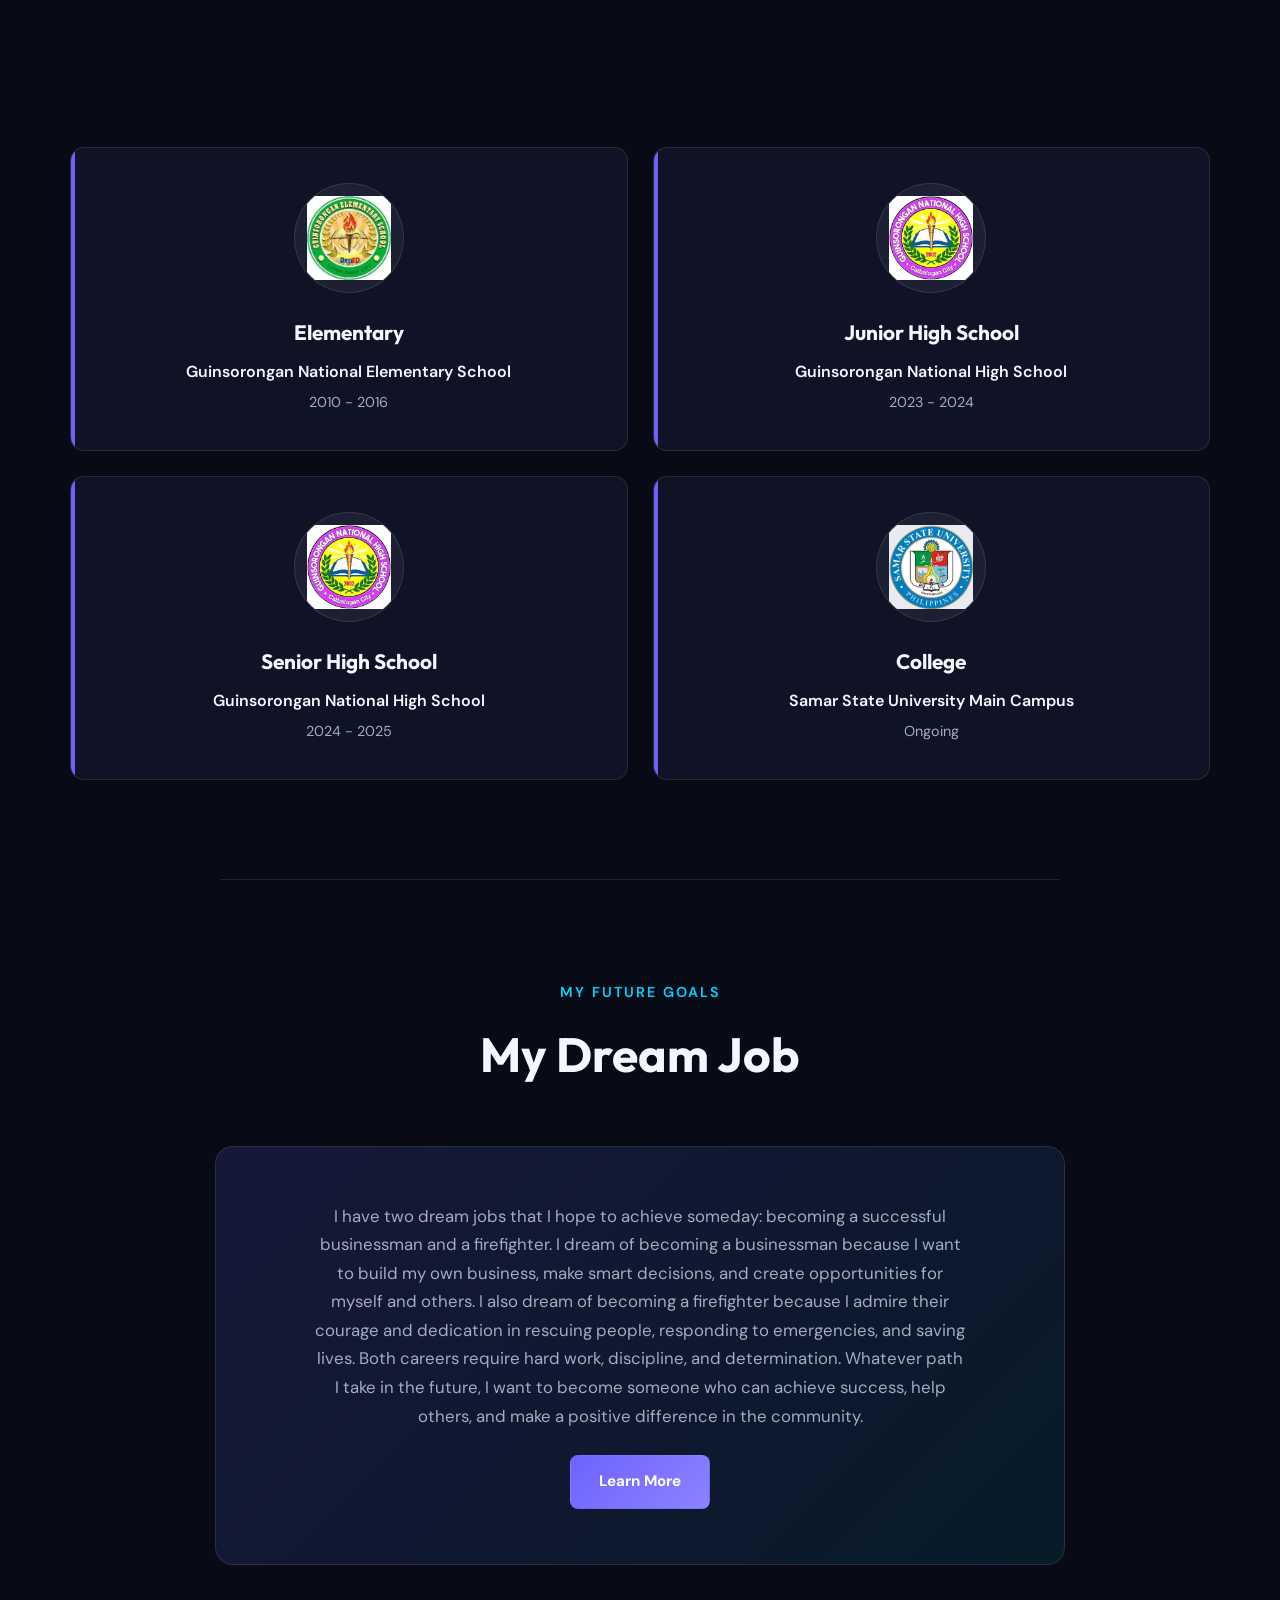
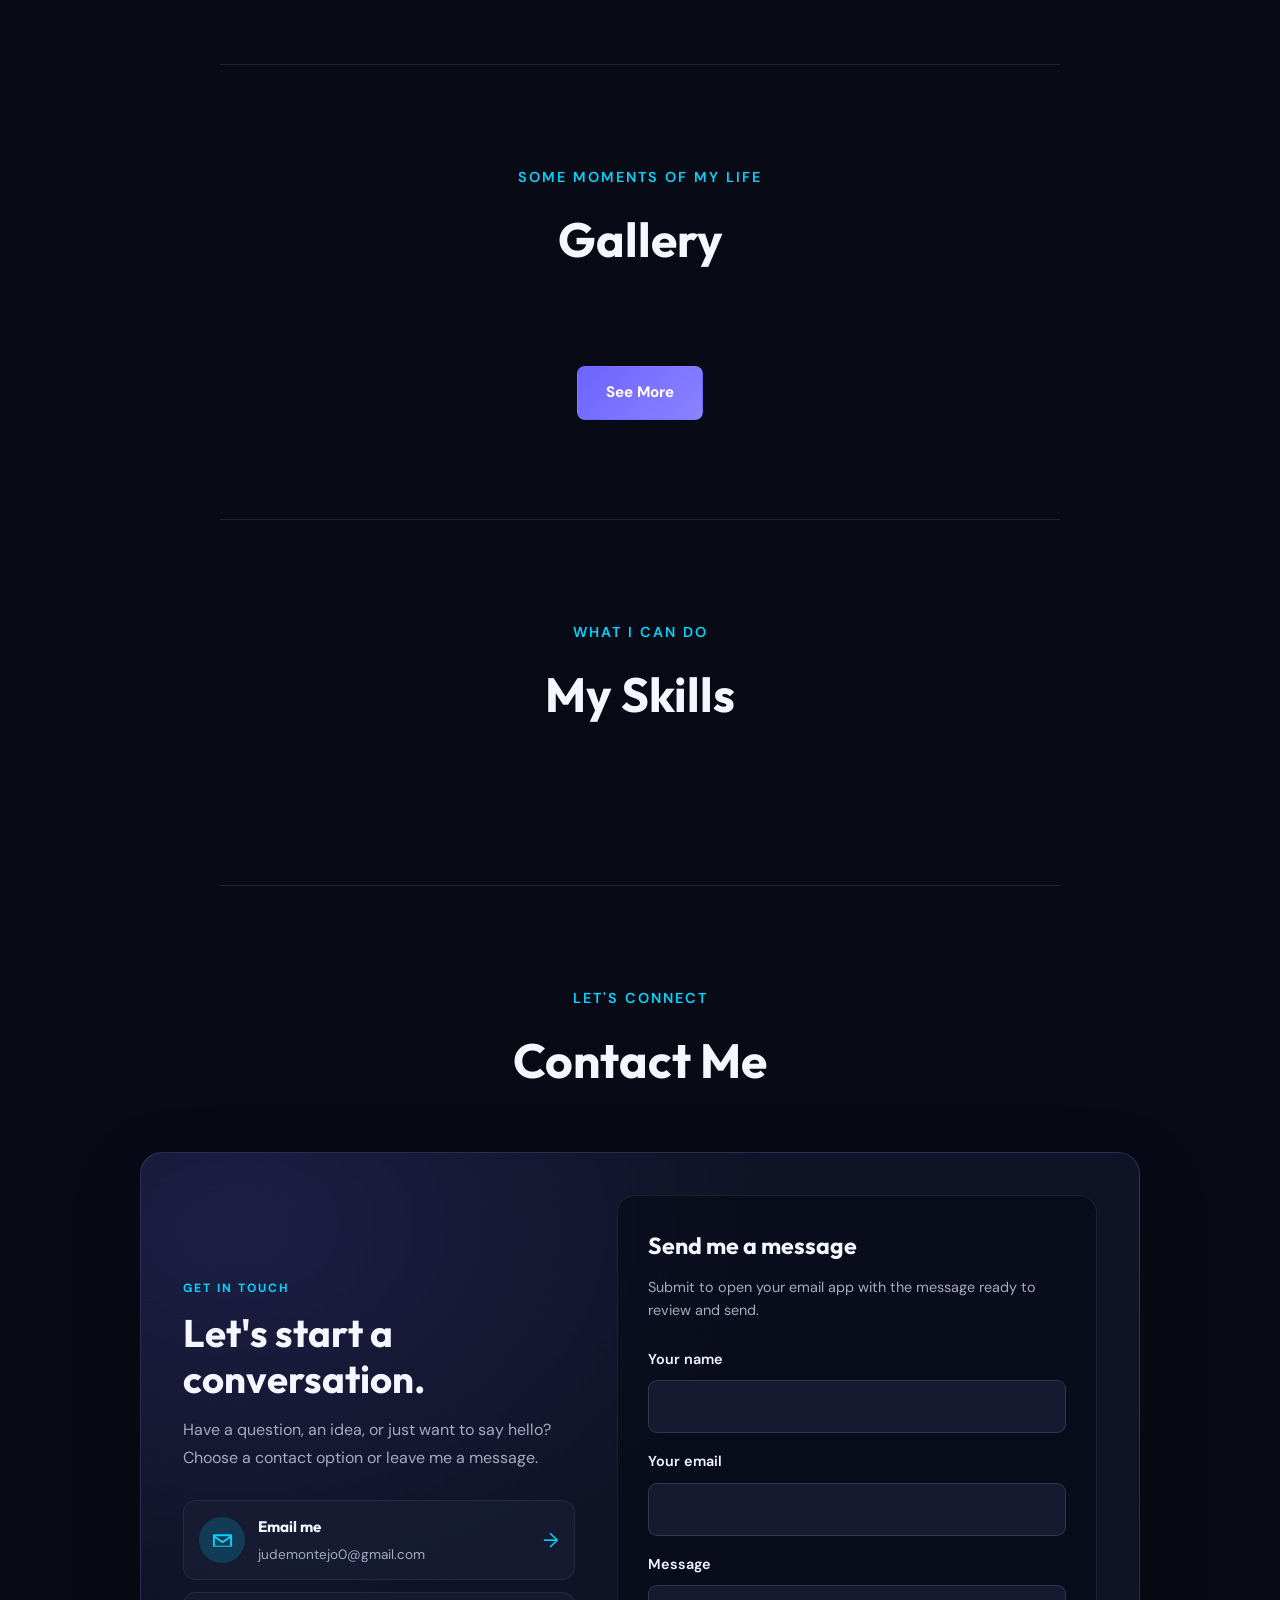
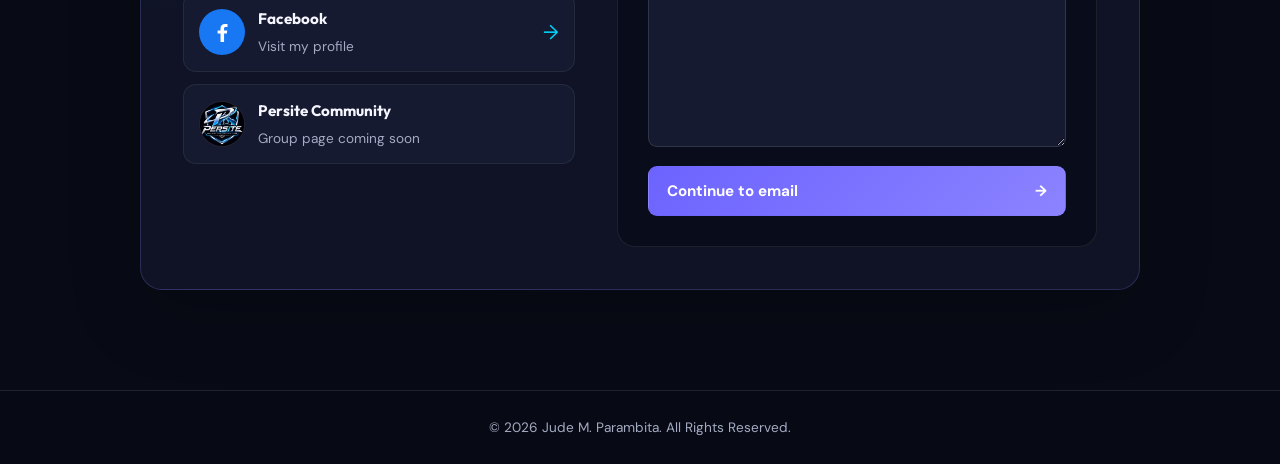
==== commit 2a62c8e0: "new update" ====
--- a/index.html
+++ b/index.html
@@ -352,6 +352,27 @@
     <script src="assets/js/animations.js" defer></script>
     <script src="assets/js/particles.js" defer></script>
     <script src="assets/js/main.js" defer></script>
+    <script src="assets/js/background-music.js" defer></script>
+
+    <aside class="music-player" aria-label="Background music player">
+        <audio
+            id="background-music"
+            src="assets/audio/pogisong.mp3"
+            loop
+            preload="none"
+        ></audio>
+        <button
+            class="music-toggle"
+            id="music-toggle"
+            type="button"
+            aria-label="Play background music"
+            aria-pressed="false"
+        >
+            <span class="music-toggle-icon" aria-hidden="true">&#9835;</span>
+            <span class="music-toggle-label">Play music</span>
+        </button>
+        <p class="music-status" id="music-status" aria-live="polite" hidden></p>
+    </aside>
 
 </body>
 </html>
--- a/assets/css/style.css
+++ b/assets/css/style.css
@@ -203,6 +203,69 @@
     font-size: 1.8rem;
 }
 
+.music-player {
+    position: fixed;
+    right: 22px;
+    bottom: 22px;
+    z-index: 1200;
+    display: grid;
+    justify-items: end;
+    gap: 8px;
+}
+
+.music-toggle {
+    display: inline-flex;
+    align-items: center;
+    gap: 10px;
+    min-height: 48px;
+    padding: 8px 17px 8px 10px;
+    border: 1px solid rgba(0, 212, 255, 0.4);
+    border-radius: 999px;
+    background: rgba(17, 22, 41, 0.94);
+    box-shadow: 0 8px 28px rgba(0, 0, 0, 0.3);
+    color: var(--text-color);
+    font-size: 0.9rem;
+    font-weight: 600;
+    backdrop-filter: blur(12px);
+    -webkit-backdrop-filter: blur(12px);
+    transition: border-color 0.2s ease, transform 0.2s ease,
+        background-color 0.2s ease;
+}
+
+.music-toggle:hover {
+    transform: translateY(-2px);
+    border-color: var(--accent-color);
+    background: rgba(25, 31, 54, 0.98);
+}
+
+.music-toggle[aria-pressed="true"] {
+    border-color: var(--accent-color);
+    color: var(--accent-color);
+}
+
+.music-toggle-icon {
+    width: 30px;
+    height: 30px;
+    display: grid;
+    place-items: center;
+    border-radius: 50%;
+    background: rgba(0, 212, 255, 0.14);
+    color: var(--accent-color);
+    font-size: 1.15rem;
+}
+
+.music-status {
+    max-width: 280px;
+    padding: 9px 12px;
+    border: 1px solid var(--border-color);
+    border-radius: 10px;
+    background: rgba(17, 22, 41, 0.96);
+    color: var(--text-muted);
+    font-size: 0.8rem;
+    line-height: 1.5;
+    text-align: left;
+}
+
 
 /* =========================================
    7. BUTTONS
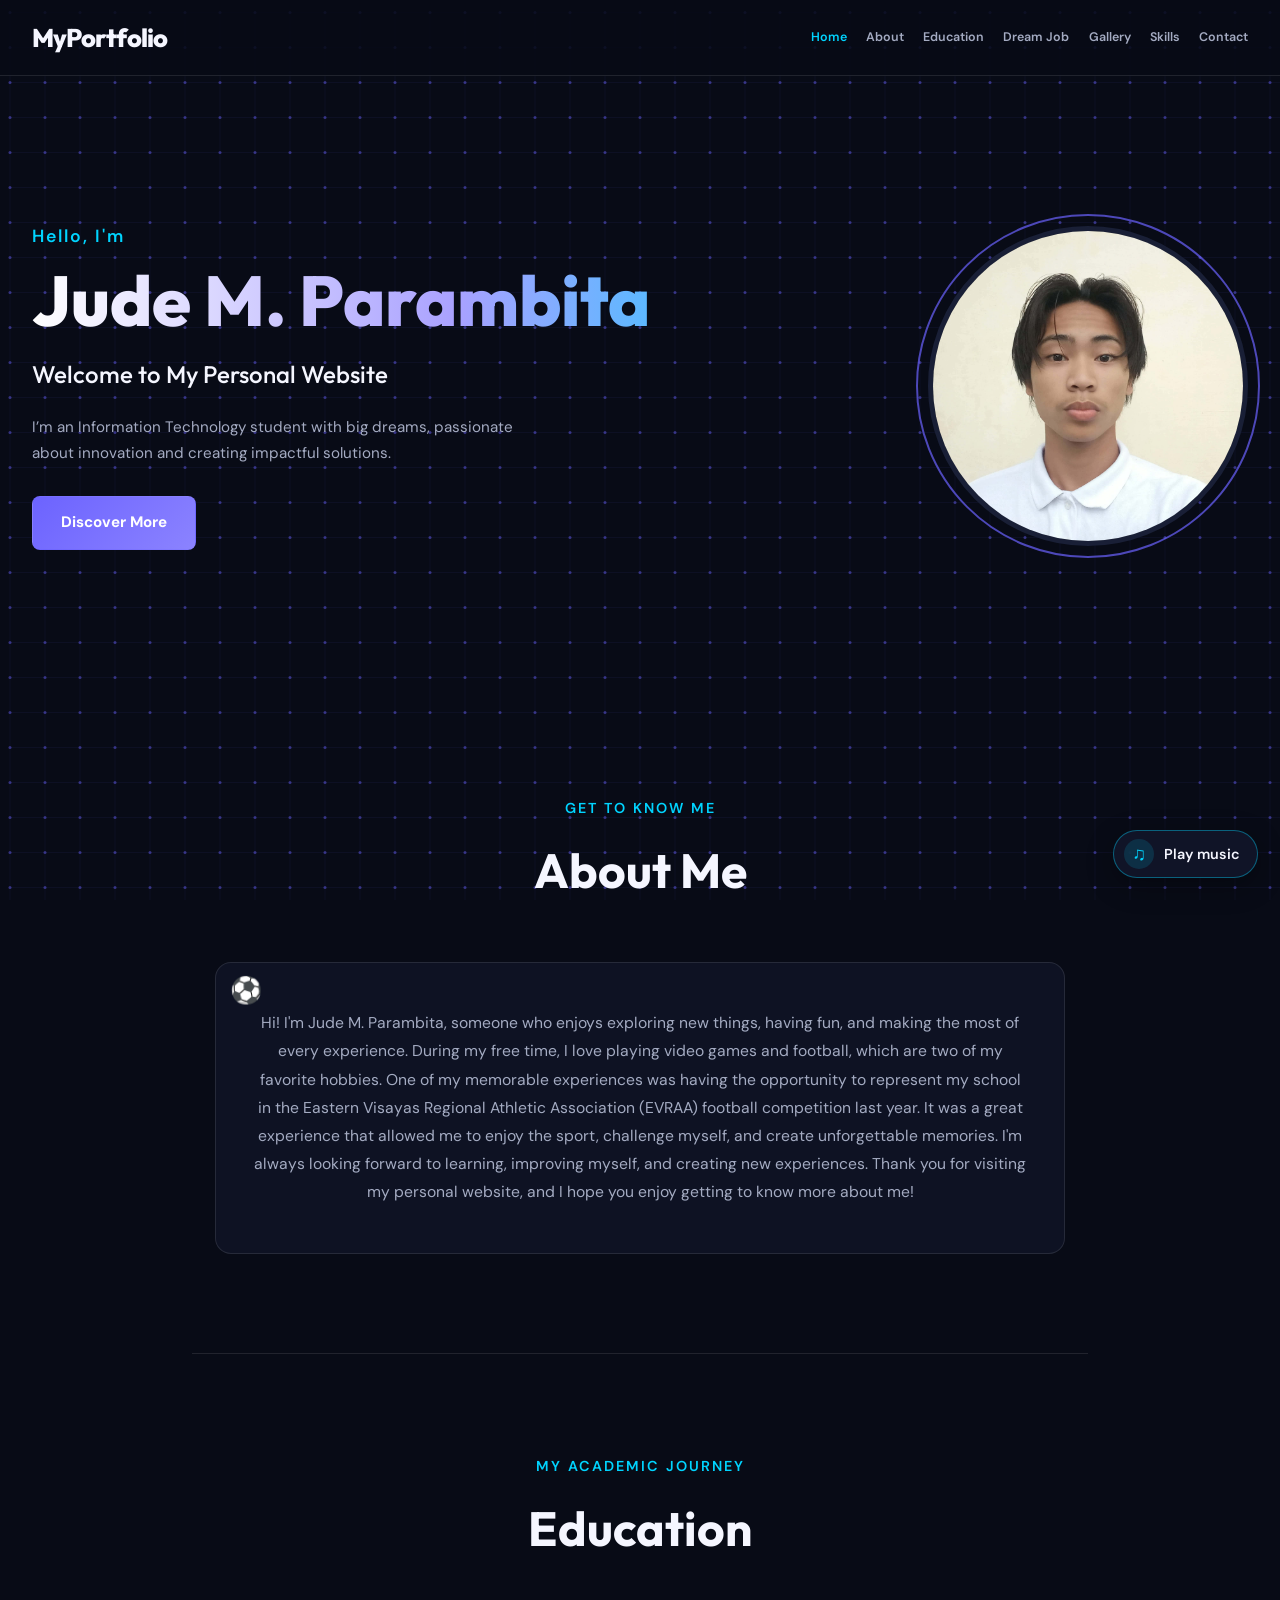
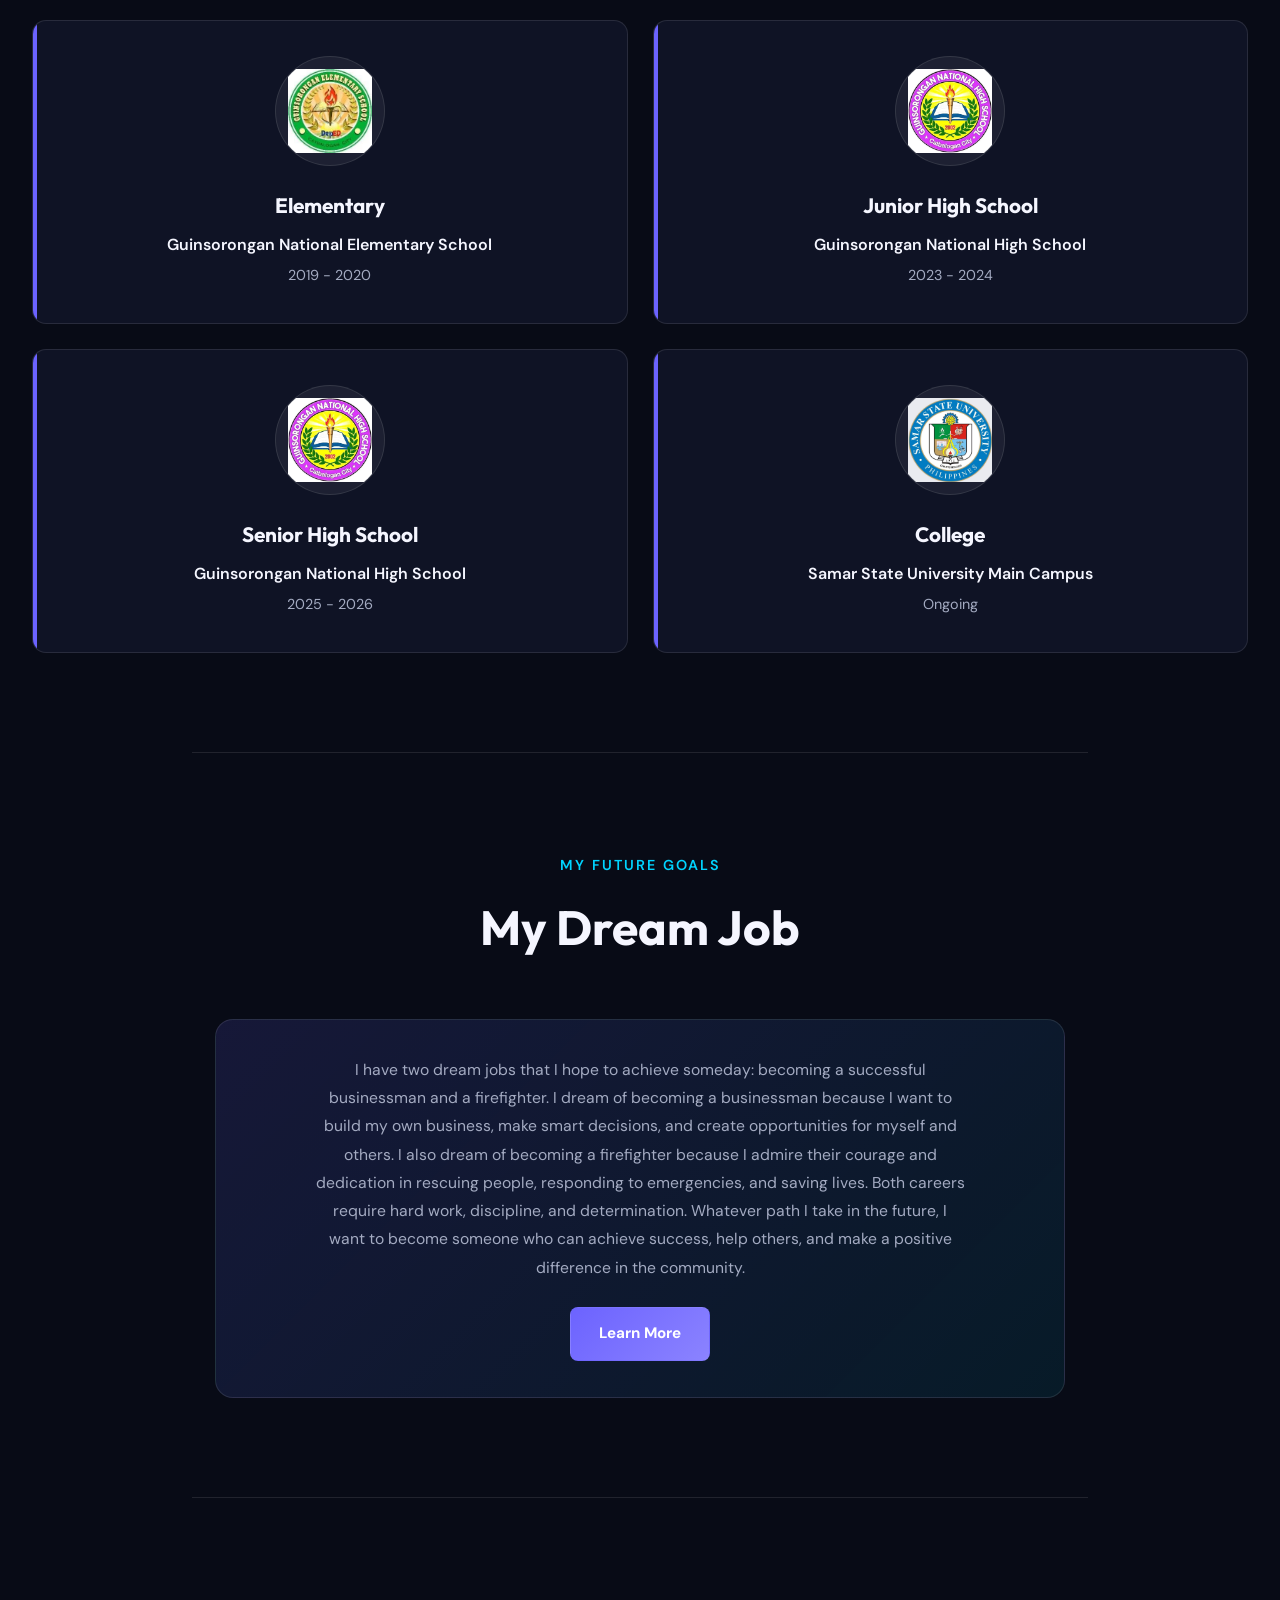
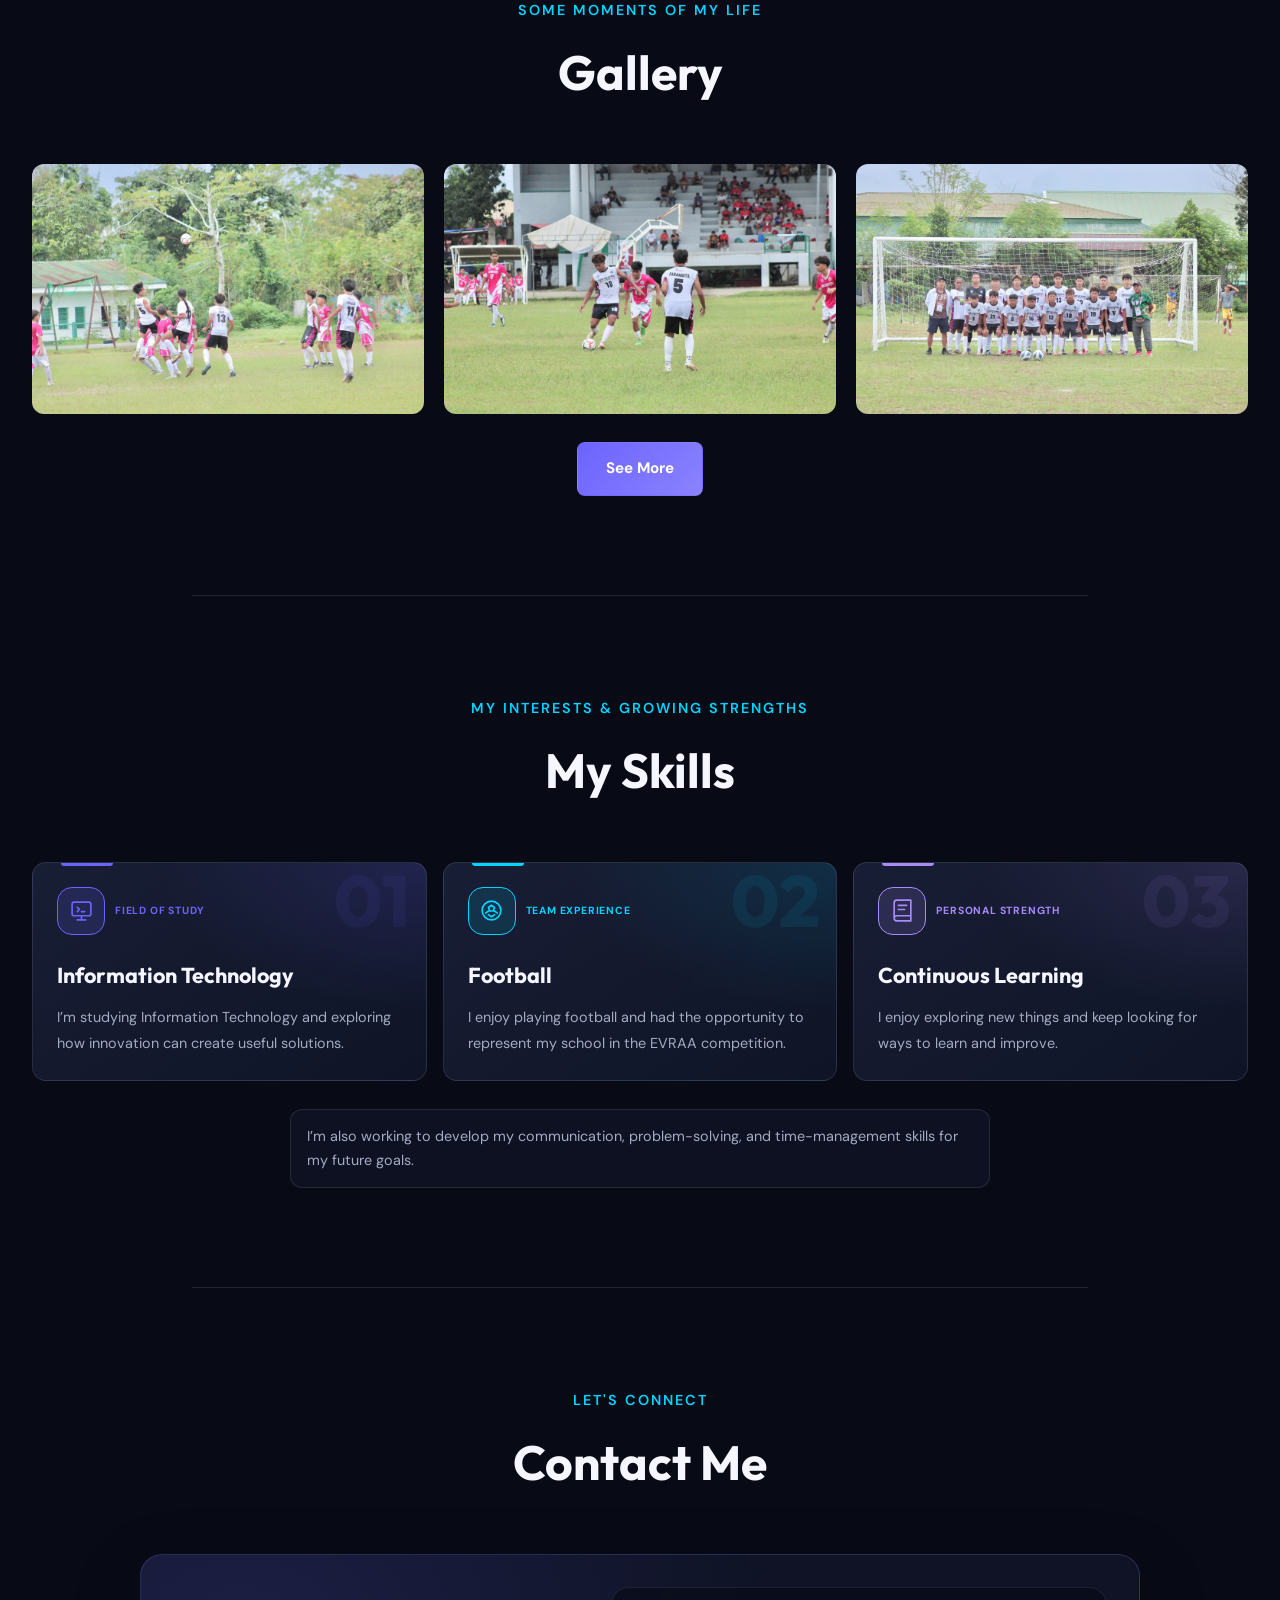
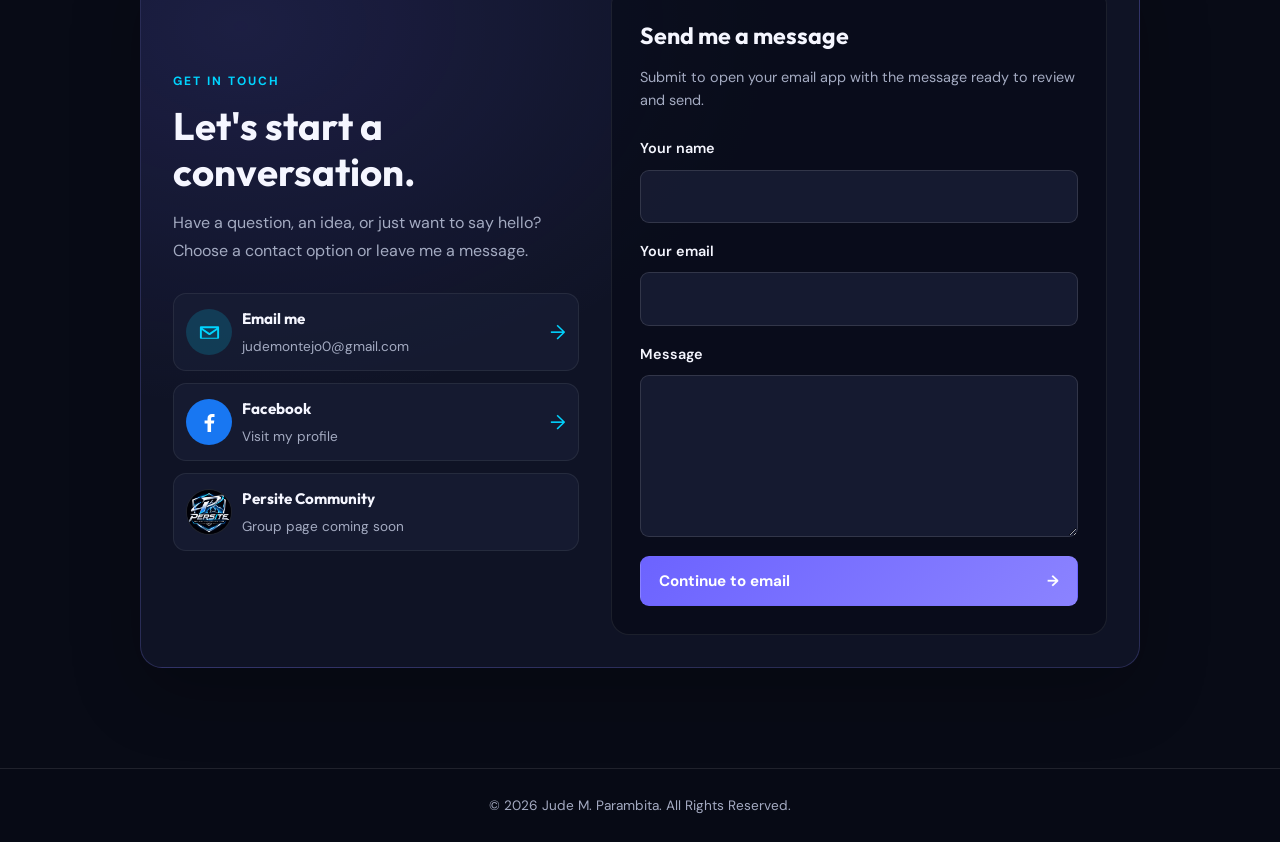
==== commit 361250a8: "finalize" ====
--- a/index.html
+++ b/index.html
@@ -13,8 +13,8 @@
 
     <!-- Website Stylesheets -->
     <link rel="stylesheet" href="assets/css/style.css">
+    <link rel="stylesheet" href="assets/css/home.css">
     <link rel="stylesheet" href="assets/css/responsive.css">
-    <link rel="stylesheet" href="assets/css/home.css">
 </head>
 
 <body>
@@ -121,7 +121,7 @@
 
                     <h3>Elementary</h3>
                     <p>Guinsorongan National Elementary School</p>
-                    <span>2010 - 2016</span>
+                    <span>2019 - 2020</span>
                 </div>
 
                 <!-- Junior High School -->
@@ -149,7 +149,7 @@
 
                     <h3>Senior High School</h3>
                     <p>Guinsorongan National High School</p>
-                    <span>2024 - 2025</span>
+                    <span>2025 - 2026</span>
                 </div>
 
                 <!-- College -->
@@ -200,7 +200,9 @@
             </div>
 
             <div class="gallery-preview-content reveal">
-                <!-- Selected gallery images will go here -->
+                <img src="assets/images/gallery/p1.jpg" alt="Playing sports" loading="lazy">
+                <img src="assets/images/gallery/p2.jpg" alt="Playing soccer" loading="lazy">
+                <img src="assets/images/gallery/p3.jpg" alt="Football activity" loading="lazy">
             </div>
 
             <div class="gallery-preview-button reveal">
@@ -215,13 +217,67 @@
         <section id="skills" class="skills section">
 
             <div class="section-heading reveal">
-                <p>What I Can Do</p>
+                <p>My Interests &amp; Growing Strengths</p>
                 <h2>My Skills</h2>
             </div>
 
             <div class="skills-content reveal">
-                <!-- Technical and personal skills will go here -->
-            </div>
+                <article class="skills-card reveal">
+                    <div class="skills-card-top">
+                        <span class="skills-card-icon" aria-hidden="true">
+                            <svg viewBox="0 0 24 24" fill="none">
+                                <rect x="3" y="4" width="18" height="13" rx="2" />
+                                <path d="M8 21h8M12 17v4M8 9l2 2-2 2m4 0h3" />
+                            </svg>
+                        </span>
+                        <span class="skills-card-label">Field of study</span>
+                    </div>
+                    <h3>Information Technology</h3>
+                    <p>
+                        I’m studying Information Technology and exploring how
+                        innovation can create useful solutions.
+                    </p>
+                </article>
+
+                <article class="skills-card reveal">
+                    <div class="skills-card-top">
+                        <span class="skills-card-icon" aria-hidden="true">
+                            <svg viewBox="0 0 24 24" fill="none">
+                                <circle cx="12" cy="12" r="9" />
+                                <path d="m12 7 2.9 2.1-1.1 3.4h-3.6l-1.1-3.4L12 7Zm-2.9 5.5-2.8 2m8.6-2 2.8 2M9 16l3 2 3-2" />
+                            </svg>
+                        </span>
+                        <span class="skills-card-label">Team experience</span>
+                    </div>
+                    <h3>Football</h3>
+                    <p>
+                        I enjoy playing football and had the opportunity to
+                        represent my school in the EVRAA competition.
+                    </p>
+                </article>
+
+                <article class="skills-card reveal">
+                    <div class="skills-card-top">
+                        <span class="skills-card-icon" aria-hidden="true">
+                            <svg viewBox="0 0 24 24" fill="none">
+                                <path d="M4 19.5A2.5 2.5 0 0 1 6.5 17H20M6.5 2H20v20H6.5A2.5 2.5 0 0 1 4 19.5v-15A2.5 2.5 0 0 1 6.5 2Z" />
+                                <path d="M8 7h8M8 11h6" />
+                            </svg>
+                        </span>
+                        <span class="skills-card-label">Personal strength</span>
+                    </div>
+                    <h3>Continuous Learning</h3>
+                    <p>
+                        I enjoy exploring new things and keep looking for ways
+                        to learn and improve.
+                    </p>
+                </article>
+            </div>
+
+            <p class="skills-development-note reveal">
+                I’m also working to develop my communication, problem-solving,
+                and time-management skills for my future goals.
+            </p>
 
         </section>
 
@@ -368,7 +424,7 @@
             aria-label="Play background music"
             aria-pressed="false"
         >
-            <span class="music-toggle-icon" aria-hidden="true">&#9835;</span>
+            <span class="music-toggle-icon" aria-hidden="true">♫</span>
             <span class="music-toggle-label">Play music</span>
         </button>
         <p class="music-status" id="music-status" aria-live="polite" hidden></p>
--- a/assets/css/home.css
+++ b/assets/css/home.css
@@ -251,6 +251,62 @@
     object-fit: cover;
     border-radius: 12px;
     transition: var(--transition);
+    animation: gallery-preview-bob 8s ease-in-out infinite;
+}
+
+.gallery-preview-content img:nth-child(2) {
+    animation-delay: 0.3s;
+}
+
+.gallery-preview-content img:nth-child(3) {
+    animation-delay: 0.6s;
+}
+
+@keyframes gallery-preview-bob {
+    0%,
+    100% {
+        translate: 0 0;
+    }
+
+    30% {
+        translate: 0 -8px;
+    }
+
+    43% {
+        translate: 0 0;
+    }
+
+    54% {
+        translate: 0 -8px;
+    }
+
+    63% {
+        translate: 0 0;
+    }
+
+    71% {
+        translate: 0 -8px;
+    }
+
+    78% {
+        translate: 0 0;
+    }
+
+    84% {
+        translate: 0 -8px;
+    }
+
+    89% {
+        translate: 0 0;
+    }
+
+    93% {
+        translate: 0 -8px;
+    }
+
+    97% {
+        translate: 0 0;
+    }
 }
 
 .gallery-preview-content img:hover {
@@ -269,18 +325,124 @@
 }
 
 .skills-card {
-    padding: 25px;
-    text-align: center;
+    --skill-accent: var(--primary-color);
+    --skill-glow: rgba(108, 99, 255, 0.16);
+    position: relative;
+    isolation: isolate;
+    overflow: hidden;
+    min-height: 260px;
+    padding: 28px;
+    text-align: left;
+    background:
+        radial-gradient(ellipse at 100% 0, var(--skill-glow), transparent 48%),
+        linear-gradient(145deg, rgba(25, 31, 54, 0.96), rgba(17, 22, 41, 0.88));
+}
+
+.skills-card:nth-child(2) {
+    --skill-accent: var(--accent-color);
+    --skill-glow: rgba(0, 212, 255, 0.12);
+}
+
+.skills-card:nth-child(3) {
+    --skill-accent: #a78bfa;
+    --skill-glow: rgba(167, 139, 250, 0.14);
+}
+
+.skills-card::before {
+    position: absolute;
+    z-index: -1;
+    top: 0;
+    left: 28px;
+    width: 52px;
+    height: 3px;
+    background: var(--skill-accent);
+    border-radius: 0 0 4px 4px;
+    content: "";
+}
+
+.skills-card::after {
+    position: absolute;
+    z-index: -1;
+    top: 2px;
+    right: 16px;
+    color: var(--skill-accent);
+    content: "0" counter(skill-card);
+    counter-increment: skill-card;
+    font-family: var(--font-heading);
+    font-size: 4.5rem;
+    font-weight: 800;
+    line-height: 1;
+    opacity: 0.08;
+}
+
+.skills-content {
+    counter-reset: skill-card;
+}
+
+.skills-card:hover {
+    border-color: var(--skill-accent);
+    box-shadow: 0 16px 36px var(--skill-glow);
+}
+
+.skills-card-top {
+    display: flex;
+    align-items: center;
+    gap: 12px;
+    margin-bottom: 26px;
+}
+
+.skills-card-icon {
+    display: grid;
+    width: 48px;
+    height: 48px;
+    flex: 0 0 48px;
+    place-items: center;
+    color: var(--skill-accent);
+    background: var(--skill-glow);
+    border: 1px solid var(--skill-accent);
+    border-radius: 15px;
+}
+
+.skills-card-icon svg {
+    width: 25px;
+    height: 25px;
+    stroke: currentColor;
+    stroke-linecap: round;
+    stroke-linejoin: round;
+    stroke-width: 1.6;
+}
+
+.skills-card-label {
+    color: var(--skill-accent);
+    font-size: 0.65rem;
+    font-weight: 700;
+    letter-spacing: 0.8px;
+    text-transform: uppercase;
+    white-space: nowrap;
 }
 
 .skills-card h3 {
     font-family: var(--font-heading);
-    margin-bottom: 10px;
+    margin-bottom: 12px;
+    font-size: 1.35rem;
 }
 
 .skills-card p {
     color: var(--text-muted);
     font-size: 0.9rem;
+    line-height: 1.75;
+}
+
+.skills-development-note {
+    max-width: 700px;
+    margin: 28px auto 0;
+    padding: 15px 20px;
+    color: var(--text-muted);
+    font-size: 0.95rem;
+    line-height: 1.7;
+    background: rgba(17, 22, 41, 0.65);
+    border: 1px solid var(--border-color);
+    border-radius: 12px;
 }
 
 
--- a/assets/css/responsive.css
+++ b/assets/css/responsive.css
@@ -1,264 +1,716 @@
-
-/* =========================================
-   1. TABLET RESPONSIVENESS
-   Screens up to 1024px
-========================================= */
-
-@media screen and (max-width: 1024px) {
-
+/* Mobile-first layouts shared by every page. */
+
+:root {
+    --container-width: 100%;
+}
+
+html {
+    scroll-padding-top: 70px;
+}
+
+.section {
+    width: 100%;
+    max-width: 1280px;
+    padding: 64px 18px;
+}
+
+.navbar {
+    width: 100%;
+    min-height: 70px;
+    padding: 0 18px;
+}
+
+.menu-toggle {
+    display: grid;
+    width: 44px;
+    height: 44px;
+    place-items: center;
+}
+
+.nav-links {
+    position: absolute;
+    top: 100%;
+    right: 0;
+    left: 0;
+    z-index: 1000;
+    display: none;
+    max-height: calc(100vh - 70px);
+    padding: 12px 18px 20px;
+    overflow-y: auto;
+    flex-direction: column;
+    align-items: stretch;
+    gap: 4px;
+    background: rgba(8, 11, 22, 0.98);
+    border-bottom: 1px solid var(--border-color);
+    box-shadow: 0 16px 30px rgba(0, 0, 0, 0.28);
+}
+
+.nav-links.active {
+    display: flex;
+}
+
+.nav-links a {
+    display: block;
+    padding: 10px 12px;
+    font-size: 1rem;
+}
+
+.hero {
+    min-height: 0;
+    padding-top: 70px;
+    padding-bottom: 70px;
+    flex-direction: column-reverse;
+    gap: 32px;
+    text-align: center;
+}
+
+.hero-content {
+    max-width: 100%;
+}
+
+.hero-content h1 {
+    font-size: clamp(2.35rem, 10vw, 3.5rem);
+    overflow-wrap: anywhere;
+}
+
+.hero-content h2 {
+    font-size: clamp(1.1rem, 5vw, 1.5rem);
+}
+
+.hero-description {
+    margin-right: auto;
+    margin-left: auto;
+    font-size: 0.95rem;
+}
+
+.hero-image {
+    width: clamp(170px, 58vw, 235px);
+    height: auto;
+    aspect-ratio: 1;
+    flex: none;
+}
+
+.about-content {
+    padding: 38px 22px;
+}
+
+.about-content p {
+    font-size: 0.98rem;
+    line-height: 1.8;
+}
+
+.education-content,
+.gallery-preview-content,
+.skills-content,
+.reason-grid,
+.career-skills,
+.gallery-grid {
+    grid-template-columns: minmax(0, 1fr);
+}
+
+.education-content,
+.skills-content,
+.reason-grid,
+.career-skills,
+.gallery-grid {
+    gap: 16px;
+}
+
+.education-card,
+.skills-card,
+.reason-card,
+.career-skill {
+    min-width: 0;
+}
+
+.skills-card {
+    min-height: 0;
+    padding: 24px;
+}
+
+.skills-card-top {
+    gap: 10px;
+    margin-bottom: 22px;
+}
+
+.skills-card-label {
+    font-size: 0.65rem;
+}
+
+.skills-development-note {
+    padding: 14px 16px;
+    font-size: 0.9rem;
+}
+
+.gallery-preview-content {
+    gap: 14px;
+    margin-bottom: 28px;
+}
+
+.gallery-preview-content img {
+    height: auto;
+    aspect-ratio: 4 / 3;
+}
+
+.dream-job-content {
+    padding: 36px 22px;
+}
+
+.dream-job-content p {
+    font-size: 0.98rem;
+    line-height: 1.8;
+}
+
+.contact-content {
+    grid-template-columns: minmax(0, 1fr);
+    gap: 24px;
+    padding: 20px;
+}
+
+.contact-form {
+    min-width: 0;
+    padding: 22px 18px;
+}
+
+.contact-form input,
+.contact-form textarea {
+    min-width: 0;
+    font-size: 16px;
+}
+
+.contact-item {
+    gap: 10px;
+    padding: 12px;
+}
+
+.dream-hero {
+    width: 100%;
+    min-height: 0;
+    max-width: 1280px;
+    padding: 68px 18px 54px;
+    grid-template-columns: minmax(0, 1fr);
+    gap: 34px;
+}
+
+.dream-hero h1 {
+    font-size: clamp(2.35rem, 10vw, 3.5rem);
+    overflow-wrap: anywhere;
+}
+
+.dream-hero-content > p {
+    font-size: 1rem;
+}
+
+.dream-career-gallery {
+    width: 100%;
+    max-width: 480px;
+    gap: 12px;
+}
+
+.dream-career-card {
+    border-radius: 16px;
+}
+
+.dream-career-card figcaption {
+    padding: 42px 12px 14px;
+    font-size: 1rem;
+}
+
+.dream-career-card figcaption small {
+    font-size: 0.68rem;
+}
+
+.dream-section {
+    width: 100%;
+    max-width: 1280px;
+    padding: 64px 18px;
+}
+
+.career-description {
+    padding: 28px 20px;
+}
+
+.career-text h3 {
+    font-size: 1.4rem;
+}
+
+.career-text p {
+    font-size: 0.96rem;
+    line-height: 1.8;
+}
+
+.reason-card,
+.career-skill {
+    padding: 24px 20px;
+}
+
+.goal-item {
+    min-width: 0;
+    gap: 14px;
+    padding: 18px;
+}
+
+.goal-number {
+    min-width: 44px;
+    width: 44px;
+    height: 44px;
+    flex: 0 0 44px;
+    font-size: 0.95rem;
+}
+
+.dream-quote {
+    width: calc(100% - 36px);
+    margin: 48px auto;
+    padding: 42px 20px;
+}
+
+.dream-back-home {
+    width: 100%;
+    max-width: 1280px;
+    padding: 20px 18px 64px;
+}
+
+.dream-back-content {
+    padding: 42px 20px;
+}
+
+.dream-home-button {
+    width: 100%;
+    max-width: 300px;
+}
+
+.gallery-hero {
+    min-height: 0;
+    padding-top: 70px;
+    padding-bottom: 50px;
+}
+
+.gallery-subtitle,
+.section-label {
+    letter-spacing: 1.5px;
+    overflow-wrap: anywhere;
+}
+
+.gallery-hero h1 {
+    font-size: clamp(2.25rem, 10vw, 3.5rem);
+    overflow-wrap: anywhere;
+}
+
+.gallery-description {
+    font-size: 0.98rem;
+}
+
+.gallery-categories {
+    justify-content: center;
+    gap: 8px;
+    margin-bottom: 28px;
+}
+
+.category-btn {
+    min-height: 42px;
+    padding: 9px 14px;
+    font-size: 0.82rem;
+}
+
+.gallery-grid {
+    gap: 16px;
+}
+
+.gallery-image-wrapper {
+    height: auto;
+    aspect-ratio: 4 / 3;
+}
+
+.gallery-overlay {
+    padding: 18px;
+    opacity: 1;
+}
+
+.gallery-overlay h3,
+.gallery-overlay p {
+    transform: translateY(0);
+}
+
+.gallery-view-btn {
+    opacity: 1;
+}
+
+.lightbox {
+    padding: 56px 52px;
+}
+
+.lightbox-content {
+    min-width: 0;
+}
+
+.lightbox-content img {
+    max-height: 65vh;
+}
+
+.lightbox-caption h3 {
+    font-size: 1.2rem;
+}
+
+.lightbox-close {
+    top: 12px;
+    right: 12px;
+}
+
+.lightbox-prev {
+    left: 6px;
+}
+
+.lightbox-next {
+    right: 6px;
+}
+
+.footer {
+    padding-right: 16px;
+    padding-left: 16px;
+}
+
+.footer p {
+    overflow-wrap: anywhere;
+}
+
+@media (min-width: 640px) {
+    .section {
+        padding: 76px 24px;
+    }
+
+    .navbar {
+        padding-right: 24px;
+        padding-left: 24px;
+    }
+
+    .hero {
+        padding-top: 82px;
+        padding-bottom: 82px;
+    }
+
+    .hero-image {
+        width: 250px;
+    }
+
+    .gallery-preview-content {
+        gap: 18px;
+    }
+
+    .gallery-categories {
+        gap: 10px;
+    }
+
+    .category-btn {
+        padding-right: 18px;
+        padding-left: 18px;
+    }
+
+    .dream-section {
+        padding: 76px 24px;
+    }
+
+    .dream-hero {
+        padding-right: 24px;
+        padding-left: 24px;
+    }
+
+    .dream-back-home {
+        padding-right: 24px;
+        padding-left: 24px;
+    }
+
+    .contact-form {
+        padding: 28px;
+    }
+}
+
+@media (min-width: 768px) {
+    .section {
+        padding: 84px 30px;
+    }
+
+    .menu-toggle {
+        display: none;
+    }
+
+    .nav-links {
+        position: static;
+        display: flex;
+        max-height: none;
+        padding: 0;
+        overflow: visible;
+        flex-direction: row;
+        align-items: center;
+        gap: clamp(12px, 2vw, 22px);
+        background: transparent;
+        border: 0;
+        box-shadow: none;
+    }
+
+    .nav-links a {
+        padding: 8px 0;
+        font-size: clamp(0.78rem, 1.5vw, 0.9rem);
+    }
+
+    .hero {
+        min-height: 540px;
+        padding-top: 86px;
+        padding-bottom: 86px;
+        flex-direction: row;
+        text-align: left;
+        gap: 30px;
+    }
+
+    .hero-content {
+        flex: 1;
+    }
+
+    .hero-content h1 {
+        font-size: clamp(2.5rem, 5.2vw, 4rem);
+    }
+
+    .hero-image {
+        width: clamp(220px, 31vw, 290px);
+        flex: 0 0 clamp(220px, 31vw, 290px);
+    }
+
+    .hero-description {
+        margin-left: 0;
+    }
+
+    .about-content {
+        padding: 46px 38px;
+    }
+
+    .education-content,
+    .gallery-preview-content,
+    .skills-content,
+    .career-skills,
+    .gallery-grid {
+        grid-template-columns: repeat(2, minmax(0, 1fr));
+    }
+
+    .reason-grid {
+        grid-template-columns: repeat(2, minmax(0, 1fr));
+    }
+
+    .gallery-preview-content img {
+        aspect-ratio: 4 / 3;
+    }
+
+    .contact-content {
+        padding: 28px;
+    }
+
+    .dream-hero {
+        padding: 82px 30px 64px;
+    }
+
+    .dream-section {
+        padding: 84px 30px;
+    }
+
+    .career-description {
+        padding: 36px;
+    }
+
+    .reason-card,
+    .career-skill {
+        padding: 28px 24px;
+    }
+
+    .dream-quote {
+        width: calc(100% - 60px);
+        padding: 56px 34px;
+    }
+
+    .dream-back-home {
+        padding: 24px 30px 80px;
+    }
+
+    .gallery-hero {
+        padding-top: 82px;
+        padding-bottom: 60px;
+    }
+
+    .gallery-grid {
+        gap: 20px;
+    }
+
+    .gallery-overlay {
+        padding: 22px;
+    }
+
+    .lightbox {
+        padding: 50px 70px;
+    }
+}
+
+@media (min-width: 1024px) {
     :root {
-        --container-width: 900px;
+        --container-width: 1280px;
     }
 
     .section {
-        padding: 80px 25px;
-    }
-
-    /* Hero Section */
+        padding: 100px 32px;
+    }
+
+    .navbar {
+        max-width: 1280px;
+        min-height: 75px;
+        padding-right: 32px;
+        padding-left: 32px;
+    }
+
+    .nav-links {
+        gap: clamp(12px, 1.5vw, 22px);
+    }
+
+    .nav-links a {
+        font-size: clamp(0.78rem, 0.9vw, 0.9rem);
+    }
 
     .hero {
+        min-height: 620px;
+        gap: 48px;
+        padding-top: 100px;
+        padding-bottom: 100px;
+    }
+
+    .hero-content h1 {
+        font-size: clamp(3rem, 5.5vw, 5rem);
+    }
+
+    .hero-image {
+        width: 320px;
+        height: 320px;
+        flex-basis: 320px;
+    }
+
+    .education-content {
+        grid-template-columns: repeat(2, minmax(0, 1fr));
+        gap: 25px;
+    }
+
+    .gallery-preview-content,
+    .skills-content,
+    .reason-grid,
+    .gallery-grid {
+        grid-template-columns: repeat(3, minmax(0, 1fr));
+    }
+
+    .gallery-preview-content {
+        gap: 20px;
+    }
+
+    .gallery-preview-content img {
+        height: 250px;
+        aspect-ratio: auto;
+    }
+
+    .contact-content {
+        grid-template-columns: minmax(0, 0.9fr) minmax(0, 1.1fr);
+        gap: 32px;
+        padding: 32px;
+    }
+
+    .contact-form {
+        padding: 28px;
+    }
+
+    .dream-hero {
+        grid-template-columns: minmax(0, 1.2fr) minmax(0, 0.8fr);
         gap: 40px;
-    }
-
-    .hero-image {
-        flex: 0 0 290px;
-        width: 290px;
-        height: 290px;
-    }
-
-    .hero-content h1 {
-        font-size: clamp(2.8rem, 6vw, 4.5rem);
-    }
-
-    /* Navigation */
-
-    .nav-links {
-        gap: 18px;
-    }
-
-    .nav-links a {
-        font-size: 0.85rem;
-    }
-
-}
-
-
-/* =========================================
-   2. MOBILE NAVIGATION
-   Screens up to 768px
-========================================= */
-
-@media screen and (max-width: 768px) {
-
-    /* Navigation Bar */
-
+        padding: 90px 32px 70px;
+    }
+
+    .dream-career-gallery {
+        max-width: 500px;
+        gap: 16px;
+    }
+
+    .dream-section {
+        padding: 92px 32px;
+    }
+
+    .career-skills {
+        grid-template-columns: repeat(2, minmax(0, 1fr));
+    }
+
+    .dream-quote {
+        width: calc(100% - 64px);
+        max-width: 1000px;
+    }
+
+    .dream-back-home {
+        padding: 30px 32px 100px;
+    }
+
+    .gallery-hero {
+        min-height: 380px;
+        padding-top: 100px;
+        padding-bottom: 70px;
+    }
+
+    .gallery-grid {
+        gap: 25px;
+    }
+
+    .gallery-image-wrapper {
+        height: 320px;
+        aspect-ratio: auto;
+    }
+
+    .gallery-overlay {
+        opacity: 0;
+    }
+
+    .gallery-item:hover .gallery-overlay,
+    .gallery-item:focus-within .gallery-overlay {
+        opacity: 1;
+    }
+
+    .gallery-view-btn {
+        opacity: 0;
+    }
+
+    .gallery-item:hover .gallery-view-btn,
+    .gallery-item:focus-within .gallery-view-btn {
+        opacity: 1;
+    }
+
+    .lightbox {
+        padding: 40px 80px;
+    }
+}
+
+@media (min-width: 1280px) {
+    :root {
+        --container-width: 1280px;
+    }
+
+    .section,
+    .dream-hero,
+    .dream-section,
+    .dream-back-home,
     .navbar {
-        min-height: 70px;
-        padding: 0 20px;
-    }
-
-    .menu-toggle {
-        display: block;
-    }
-
-    .nav-links {
-        position: absolute;
-        top: 70px;
-        left: 0;
-
-        width: 100%;
-        padding: 20px;
-
-        display: none;
-        flex-direction: column;
-        align-items: center;
-        gap: 20px;
-
-        background: rgba(8, 11, 22, 0.98);
-        border-bottom: 1px solid var(--border-color);
-    }
-
-    .nav-links.active {
-        display: flex;
-    }
-
-    .nav-links a {
-        font-size: 1rem;
-    }
-
-
-    /* Hero Section */
-
-    .hero {
-        min-height: auto;
-        flex-direction: column-reverse;
-        text-align: center;
-        gap: 40px;
-        padding-top: 70px;
-        padding-bottom: 70px;
-    }
-
-    .hero-content {
-        max-width: 100%;
-    }
-
-    .hero-description {
-        margin-left: auto;
-        margin-right: auto;
-    }
-
-    .hero-image {
-        flex: none;
-        width: 250px;
-        height: 250px;
-    }
-
-
-    /* About Section */
-
-    .about-content {
-        padding: 50px 42px;
-    }
-
-
-    /* Education Section */
-
-    .education-content {
-        grid-template-columns: 1fr;
-    }
-
-
-    /* Gallery Preview */
-
-    .gallery-preview-content {
-        grid-template-columns: repeat(2, 1fr);
-    }
-
-
-    /* Skills Section */
-
-    .skills-content {
-        grid-template-columns: repeat(2, 1fr);
-    }
-
-
-    /* Contact Section */
-
-    .contact-content {
-        grid-template-columns: 1fr;
-        gap: 30px;
-        padding: 28px;
-    }
-
-}
-
-
-/* =========================================
-   3. SMALL MOBILE DEVICES
-   Screens up to 480px
-========================================= */
-
-@media screen and (max-width: 480px) {
-
-    .section {
-        padding: 65px 18px;
-    }
-
-    .section-heading {
-        margin-bottom: 35px;
-    }
-
-    .section-heading h2 {
-        font-size: 2rem;
-    }
-
-    /* Hero Section */
-
-    .hero-image {
-        width: 210px;
-        height: 210px;
-    }
-
-    .hero-content h1 {
-        font-size: 2.7rem;
-    }
-
-    .hero-content h2 {
-        font-size: 1.2rem;
-    }
-
-    .hero-description {
-        font-size: 0.9rem;
-    }
-
-
-    /* About Section */
-
-    .about-content {
-        padding: 46px 32px;
-    }
-
-    .about-content p {
-        font-size: 0.95rem;
-    }
-
-
-    /* Gallery Preview */
-
-    .gallery-preview-content {
-        grid-template-columns: 1fr;
-    }
-
-    .gallery-preview-content img {
-        height: 230px;
-    }
-
-
-    /* Skills Section */
-
-    .skills-content {
-        grid-template-columns: 1fr;
-    }
-
-
-    /* Dream Job Section */
-
-    .dream-job-content {
-        padding: 35px 20px;
-    }
-
-
-    /* Contact Section */
-
-    .contact-content {
-        padding: 20px;
-    }
-
-    .contact-form {
-        padding: 22px 18px;
-    }
-
-    .contact-item {
-        min-height: 74px;
-        padding: 14px;
-    }
-
-
-    /* Footer */
-
-    .footer p {
-        font-size: 0.75rem;
-    }
-
-}
-
-
-/* =========================================
-   4. ACCESSIBILITY
-========================================= */
+        max-width: 1280px;
+    }
+}
+
+@media (hover: none) {
+    .gallery-overlay,
+    .gallery-view-btn {
+        opacity: 1;
+    }
+
+    .gallery-overlay h3,
+    .gallery-overlay p {
+        transform: translateY(0);
+    }
+}
 
 @media (prefers-reduced-motion: reduce) {
-
     html {
         scroll-behavior: auto;
     }
@@ -270,5 +722,4 @@
         animation-iteration-count: 1 !important;
         transition-duration: 0.01ms !important;
     }
-
-}
+}
